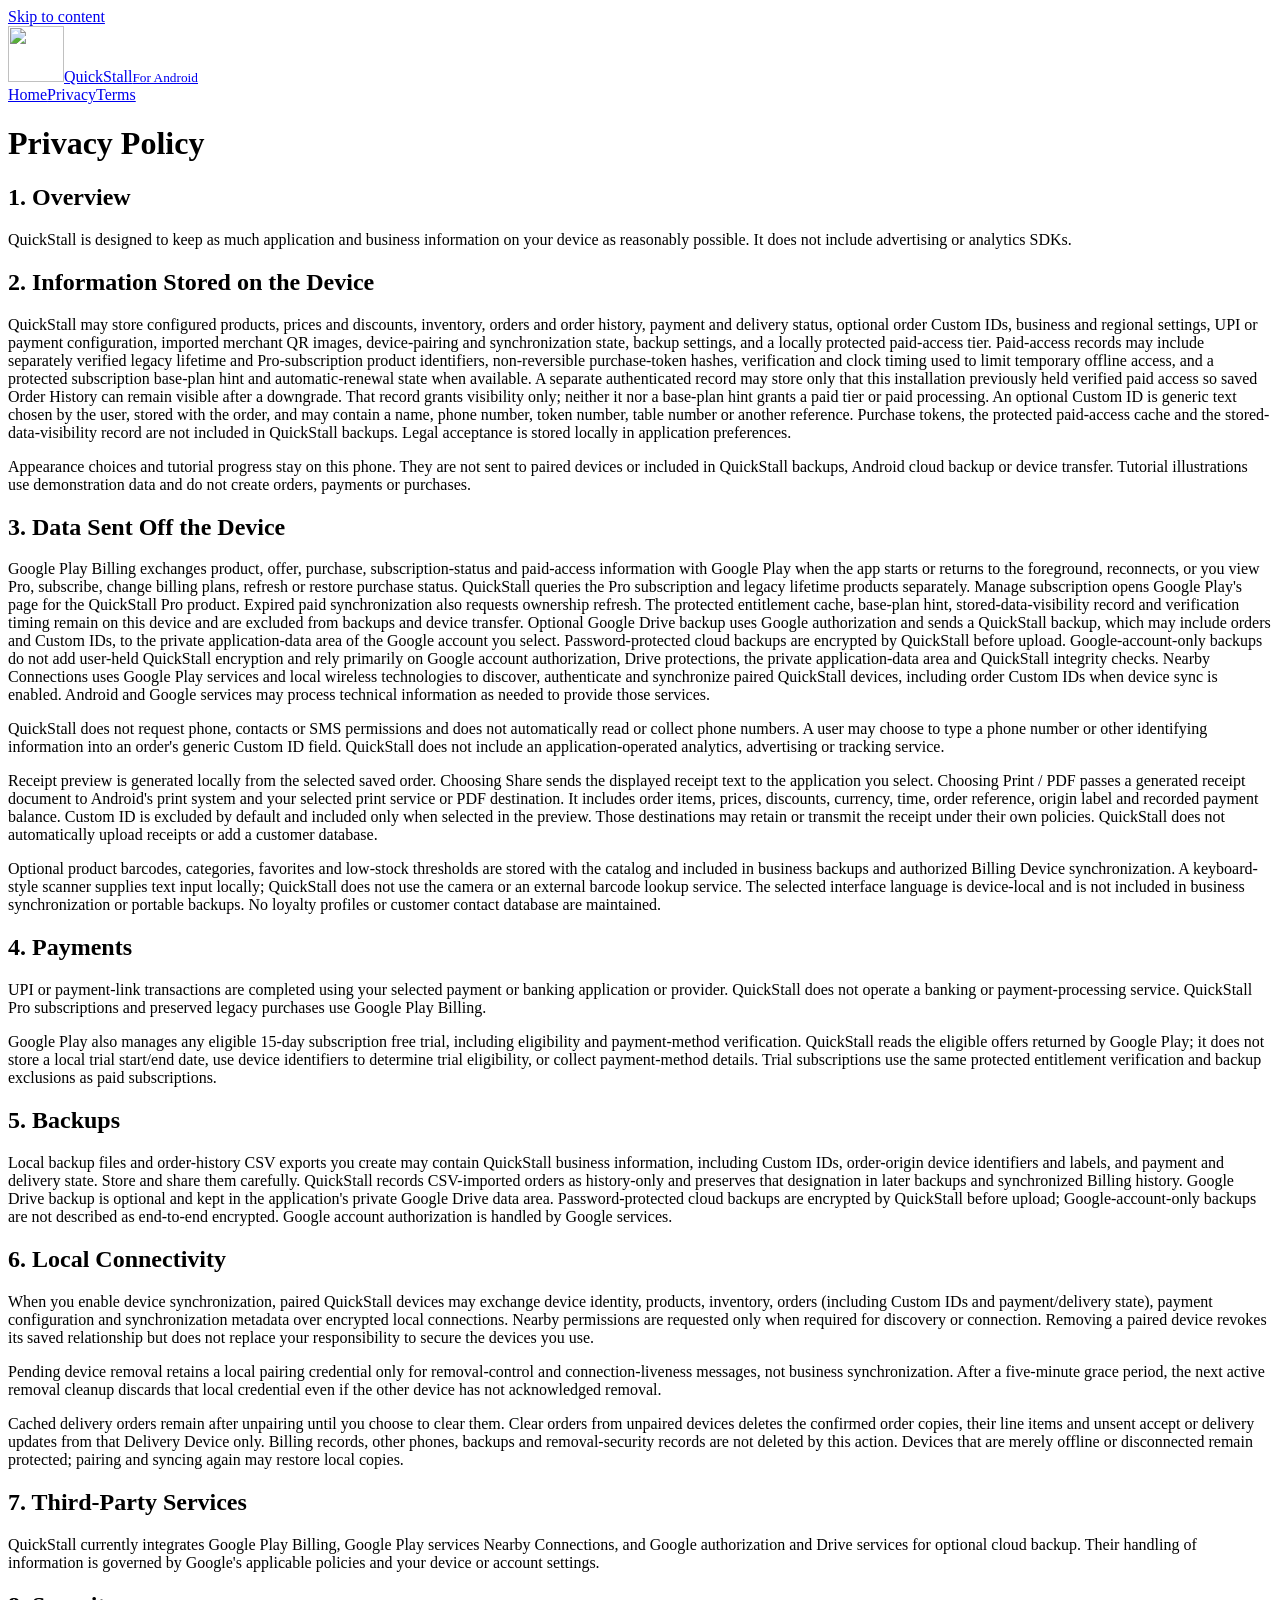
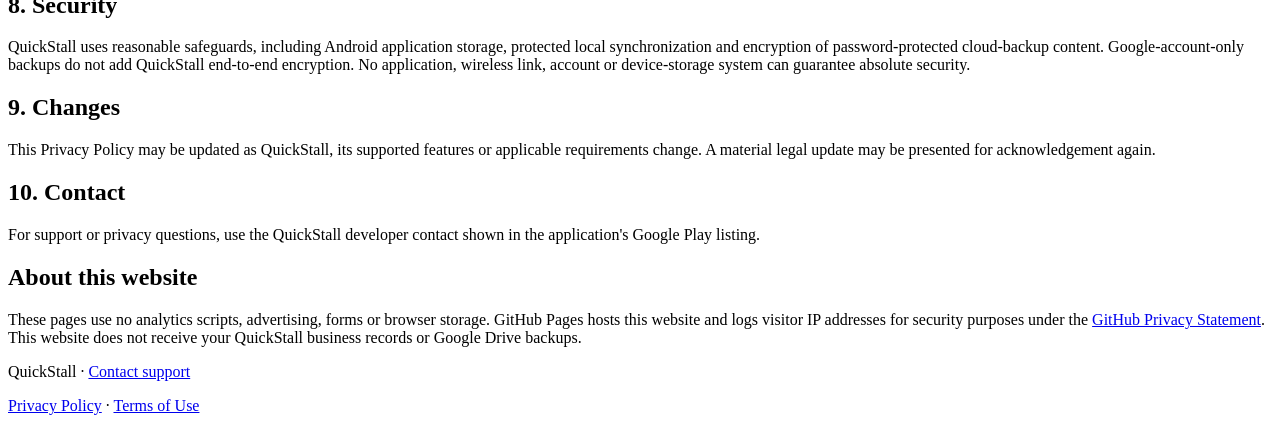
==== privacy.html @ 75d2ab52 "Update policies for receipts, catalog metadata and Play trials" ====
<!doctype html>
<html lang="en">
<head>
<meta charset="utf-8">
<meta name="viewport" content="width=device-width, initial-scale=1">
<title>Privacy Policy | QuickStall</title>
<meta name="description" content="Privacy Policy for the QuickStall Android application.">
<link rel="stylesheet" href="styles.css">
<link rel="icon" type="image/png" href="quickstall-icon.png">
<link rel="apple-touch-icon" href="quickstall-icon.png">
</head>
<body>
<a class="skip" href="#main">Skip to content</a>
<header><a class="brand" href="index.html"><img class="brand-icon" src="quickstall-icon.png" alt="" width="56" height="56"><span class="brand-name">QuickStall<small>For Android</small></span></a>
<nav aria-label="Main navigation"><a href="index.html">Home</a><a href="privacy.html" aria-current="page">Privacy</a><a href="terms.html">Terms</a></nav></header>
<main id="main"><h1>Privacy Policy</h1>
<h2>1. Overview</h2>
<p>QuickStall is designed to keep as much application and business information on your device as reasonably possible. It does not include advertising or analytics SDKs.</p>
<h2>2. Information Stored on the Device</h2>
<p>QuickStall may store configured products, prices and discounts, inventory, orders and order history, payment and delivery status, optional order Custom IDs, business and regional settings, UPI or payment configuration, imported merchant QR images, device-pairing and synchronization state, backup settings, and a locally protected paid-access tier. Paid-access records may include separately verified legacy lifetime and Pro-subscription product identifiers, non-reversible purchase-token hashes, verification and clock timing used to limit temporary offline access, and a protected subscription base-plan hint and automatic-renewal state when available. A separate authenticated record may store only that this installation previously held verified paid access so saved Order History can remain visible after a downgrade. That record grants visibility only; neither it nor a base-plan hint grants a paid tier or paid processing. An optional Custom ID is generic text chosen by the user, stored with the order, and may contain a name, phone number, token number, table number or another reference. Purchase tokens, the protected paid-access cache and the stored-data-visibility record are not included in QuickStall backups. Legal acceptance is stored locally in application preferences.</p>
<p>Appearance choices and tutorial progress stay on this phone. They are not sent to paired devices or included in QuickStall backups, Android cloud backup or device transfer. Tutorial illustrations use demonstration data and do not create orders, payments or purchases.</p>
<h2>3. Data Sent Off the Device</h2>
<p>Google Play Billing exchanges product, offer, purchase, subscription-status and paid-access information with Google Play when the app starts or returns to the foreground, reconnects, or you view Pro, subscribe, change billing plans, refresh or restore purchase status. QuickStall queries the Pro subscription and legacy lifetime products separately. Manage subscription opens Google Play's page for the QuickStall Pro product. Expired paid synchronization also requests ownership refresh. The protected entitlement cache, base-plan hint, stored-data-visibility record and verification timing remain on this device and are excluded from backups and device transfer. Optional Google Drive backup uses Google authorization and sends a QuickStall backup, which may include orders and Custom IDs, to the private application-data area of the Google account you select. Password-protected cloud backups are encrypted by QuickStall before upload. Google-account-only backups do not add user-held QuickStall encryption and rely primarily on Google account authorization, Drive protections, the private application-data area and QuickStall integrity checks. Nearby Connections uses Google Play services and local wireless technologies to discover, authenticate and synchronize paired QuickStall devices, including order Custom IDs when device sync is enabled. Android and Google services may process technical information as needed to provide those services.</p>
<p>QuickStall does not request phone, contacts or SMS permissions and does not automatically read or collect phone numbers. A user may choose to type a phone number or other identifying information into an order's generic Custom ID field. QuickStall does not include an application-operated analytics, advertising or tracking service.</p>
<p>Receipt preview is generated locally from the selected saved order. Choosing Share sends the displayed receipt text to the application you select. Choosing Print / PDF passes a generated receipt document to Android&#x27;s print system and your selected print service or PDF destination. It includes order items, prices, discounts, currency, time, order reference, origin label and recorded payment balance. Custom ID is excluded by default and included only when selected in the preview. Those destinations may retain or transmit the receipt under their own policies. QuickStall does not automatically upload receipts or add a customer database.</p>
<p>Optional product barcodes, categories, favorites and low-stock thresholds are stored with the catalog and included in business backups and authorized Billing Device synchronization. A keyboard-style scanner supplies text input locally; QuickStall does not use the camera or an external barcode lookup service. The selected interface language is device-local and is not included in business synchronization or portable backups. No loyalty profiles or customer contact database are maintained.</p>
<h2>4. Payments</h2>
<p>UPI or payment-link transactions are completed using your selected payment or banking application or provider. QuickStall does not operate a banking or payment-processing service. QuickStall Pro subscriptions and preserved legacy purchases use Google Play Billing.</p>
<p>Google Play also manages any eligible 15-day subscription free trial, including eligibility and payment-method verification. QuickStall reads the eligible offers returned by Google Play; it does not store a local trial start/end date, use device identifiers to determine trial eligibility, or collect payment-method details. Trial subscriptions use the same protected entitlement verification and backup exclusions as paid subscriptions.</p>
<h2>5. Backups</h2>
<p>Local backup files and order-history CSV exports you create may contain QuickStall business information, including Custom IDs, order-origin device identifiers and labels, and payment and delivery state. Store and share them carefully. QuickStall records CSV-imported orders as history-only and preserves that designation in later backups and synchronized Billing history. Google Drive backup is optional and kept in the application's private Google Drive data area. Password-protected cloud backups are encrypted by QuickStall before upload; Google-account-only backups are not described as end-to-end encrypted. Google account authorization is handled by Google services.</p>
<h2>6. Local Connectivity</h2>
<p>When you enable device synchronization, paired QuickStall devices may exchange device identity, products, inventory, orders (including Custom IDs and payment/delivery state), payment configuration and synchronization metadata over encrypted local connections. Nearby permissions are requested only when required for discovery or connection. Removing a paired device revokes its saved relationship but does not replace your responsibility to secure the devices you use.</p>
<p>Pending device removal retains a local pairing credential only for removal-control and connection-liveness messages, not business synchronization. After a five-minute grace period, the next active removal cleanup discards that local credential even if the other device has not acknowledged removal.</p>
<p>Cached delivery orders remain after unpairing until you choose to clear them. Clear orders from unpaired devices deletes the confirmed order copies, their line items and unsent accept or delivery updates from that Delivery Device only. Billing records, other phones, backups and removal-security records are not deleted by this action. Devices that are merely offline or disconnected remain protected; pairing and syncing again may restore local copies.</p>
<h2>7. Third-Party Services</h2>
<p>QuickStall currently integrates Google Play Billing, Google Play services Nearby Connections, and Google authorization and Drive services for optional cloud backup. Their handling of information is governed by Google's applicable policies and your device or account settings.</p>
<h2>8. Security</h2>
<p>QuickStall uses reasonable safeguards, including Android application storage, protected local synchronization and encryption of password-protected cloud-backup content. Google-account-only backups do not add QuickStall end-to-end encryption. No application, wireless link, account or device-storage system can guarantee absolute security.</p>
<h2>9. Changes</h2>
<p>This Privacy Policy may be updated as QuickStall, its supported features or applicable requirements change. A material legal update may be presented for acknowledgement again.</p>
<h2>10. Contact</h2>
<p>For support or privacy questions, use the QuickStall developer contact shown in the application's Google Play listing.</p>
<aside><h2>About this website</h2><p>These pages use no analytics scripts, advertising, forms or browser storage. GitHub Pages hosts this website and logs visitor IP addresses for security purposes under the <a href="https://docs.github.com/en/site-policy/privacy-policies/github-general-privacy-statement">GitHub Privacy Statement</a>. This website does not receive your QuickStall business records or Google Drive backups.</p></aside></main>
<footer><p>QuickStall · <a href="mailto:support.djapps@gmail.com">Contact support</a></p><p><a href="privacy.html">Privacy Policy</a> · <a href="terms.html">Terms of Use</a></p></footer>
</body>
</html>
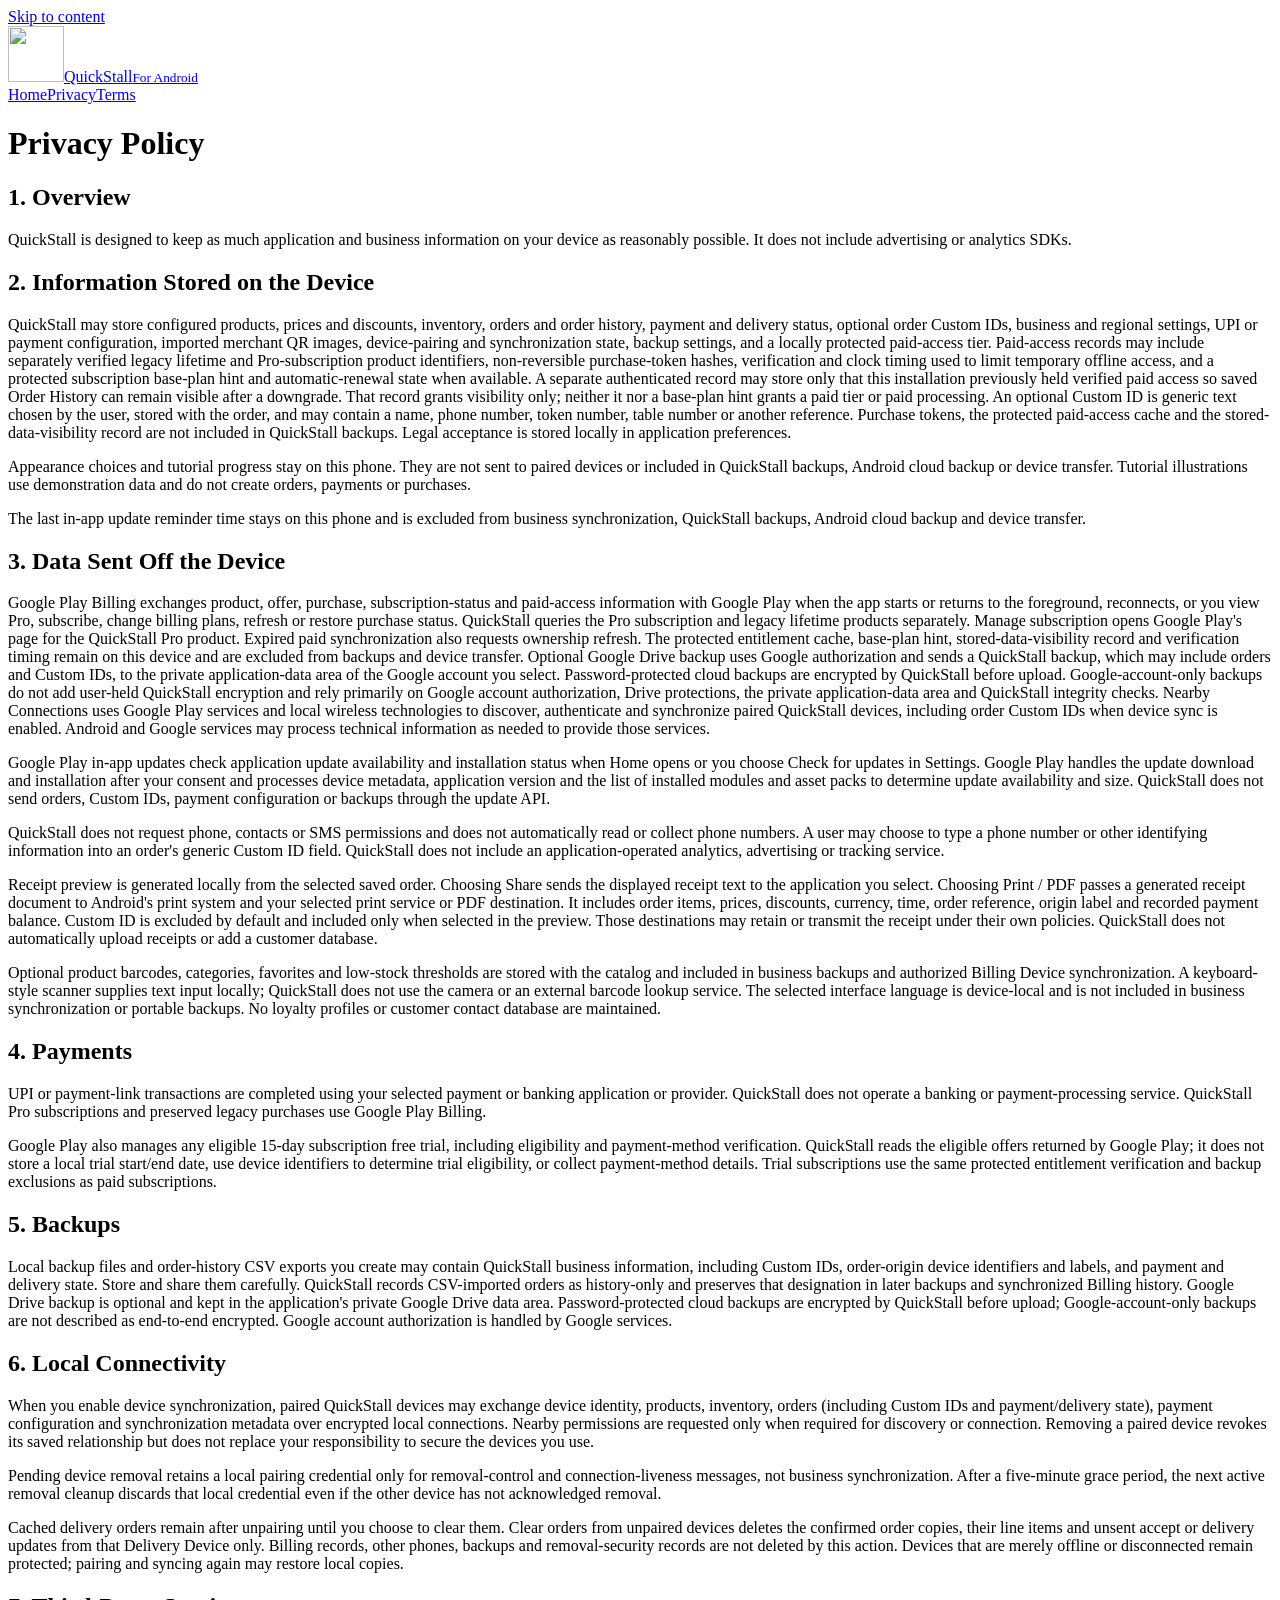
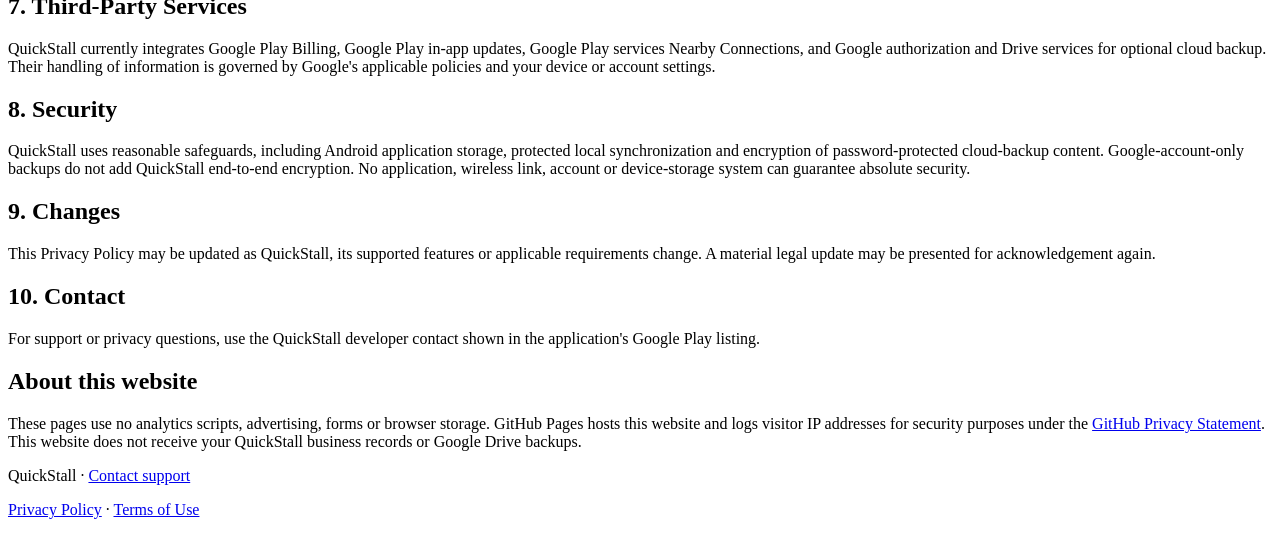
==== commit a15331b1: "Update public policies for optional Google Play updates" ====
--- a/privacy.html
+++ b/privacy.html
@@ -19,8 +19,10 @@
 <h2>2. Information Stored on the Device</h2>
 <p>QuickStall may store configured products, prices and discounts, inventory, orders and order history, payment and delivery status, optional order Custom IDs, business and regional settings, UPI or payment configuration, imported merchant QR images, device-pairing and synchronization state, backup settings, and a locally protected paid-access tier. Paid-access records may include separately verified legacy lifetime and Pro-subscription product identifiers, non-reversible purchase-token hashes, verification and clock timing used to limit temporary offline access, and a protected subscription base-plan hint and automatic-renewal state when available. A separate authenticated record may store only that this installation previously held verified paid access so saved Order History can remain visible after a downgrade. That record grants visibility only; neither it nor a base-plan hint grants a paid tier or paid processing. An optional Custom ID is generic text chosen by the user, stored with the order, and may contain a name, phone number, token number, table number or another reference. Purchase tokens, the protected paid-access cache and the stored-data-visibility record are not included in QuickStall backups. Legal acceptance is stored locally in application preferences.</p>
 <p>Appearance choices and tutorial progress stay on this phone. They are not sent to paired devices or included in QuickStall backups, Android cloud backup or device transfer. Tutorial illustrations use demonstration data and do not create orders, payments or purchases.</p>
+<p>The last in-app update reminder time stays on this phone and is excluded from business synchronization, QuickStall backups, Android cloud backup and device transfer.</p>
 <h2>3. Data Sent Off the Device</h2>
 <p>Google Play Billing exchanges product, offer, purchase, subscription-status and paid-access information with Google Play when the app starts or returns to the foreground, reconnects, or you view Pro, subscribe, change billing plans, refresh or restore purchase status. QuickStall queries the Pro subscription and legacy lifetime products separately. Manage subscription opens Google Play's page for the QuickStall Pro product. Expired paid synchronization also requests ownership refresh. The protected entitlement cache, base-plan hint, stored-data-visibility record and verification timing remain on this device and are excluded from backups and device transfer. Optional Google Drive backup uses Google authorization and sends a QuickStall backup, which may include orders and Custom IDs, to the private application-data area of the Google account you select. Password-protected cloud backups are encrypted by QuickStall before upload. Google-account-only backups do not add user-held QuickStall encryption and rely primarily on Google account authorization, Drive protections, the private application-data area and QuickStall integrity checks. Nearby Connections uses Google Play services and local wireless technologies to discover, authenticate and synchronize paired QuickStall devices, including order Custom IDs when device sync is enabled. Android and Google services may process technical information as needed to provide those services.</p>
+<p>Google Play in-app updates check application update availability and installation status when Home opens or you choose Check for updates in Settings. Google Play handles the update download and installation after your consent and processes device metadata, application version and the list of installed modules and asset packs to determine update availability and size. QuickStall does not send orders, Custom IDs, payment configuration or backups through the update API.</p>
 <p>QuickStall does not request phone, contacts or SMS permissions and does not automatically read or collect phone numbers. A user may choose to type a phone number or other identifying information into an order's generic Custom ID field. QuickStall does not include an application-operated analytics, advertising or tracking service.</p>
 <p>Receipt preview is generated locally from the selected saved order. Choosing Share sends the displayed receipt text to the application you select. Choosing Print / PDF passes a generated receipt document to Android&#x27;s print system and your selected print service or PDF destination. It includes order items, prices, discounts, currency, time, order reference, origin label and recorded payment balance. Custom ID is excluded by default and included only when selected in the preview. Those destinations may retain or transmit the receipt under their own policies. QuickStall does not automatically upload receipts or add a customer database.</p>
 <p>Optional product barcodes, categories, favorites and low-stock thresholds are stored with the catalog and included in business backups and authorized Billing Device synchronization. A keyboard-style scanner supplies text input locally; QuickStall does not use the camera or an external barcode lookup service. The selected interface language is device-local and is not included in business synchronization or portable backups. No loyalty profiles or customer contact database are maintained.</p>
@@ -34,7 +36,7 @@
 <p>Pending device removal retains a local pairing credential only for removal-control and connection-liveness messages, not business synchronization. After a five-minute grace period, the next active removal cleanup discards that local credential even if the other device has not acknowledged removal.</p>
 <p>Cached delivery orders remain after unpairing until you choose to clear them. Clear orders from unpaired devices deletes the confirmed order copies, their line items and unsent accept or delivery updates from that Delivery Device only. Billing records, other phones, backups and removal-security records are not deleted by this action. Devices that are merely offline or disconnected remain protected; pairing and syncing again may restore local copies.</p>
 <h2>7. Third-Party Services</h2>
-<p>QuickStall currently integrates Google Play Billing, Google Play services Nearby Connections, and Google authorization and Drive services for optional cloud backup. Their handling of information is governed by Google's applicable policies and your device or account settings.</p>
+<p>QuickStall currently integrates Google Play Billing, Google Play in-app updates, Google Play services Nearby Connections, and Google authorization and Drive services for optional cloud backup. Their handling of information is governed by Google's applicable policies and your device or account settings.</p>
 <h2>8. Security</h2>
 <p>QuickStall uses reasonable safeguards, including Android application storage, protected local synchronization and encryption of password-protected cloud-backup content. Google-account-only backups do not add QuickStall end-to-end encryption. No application, wireless link, account or device-storage system can guarantee absolute security.</p>
 <h2>9. Changes</h2>
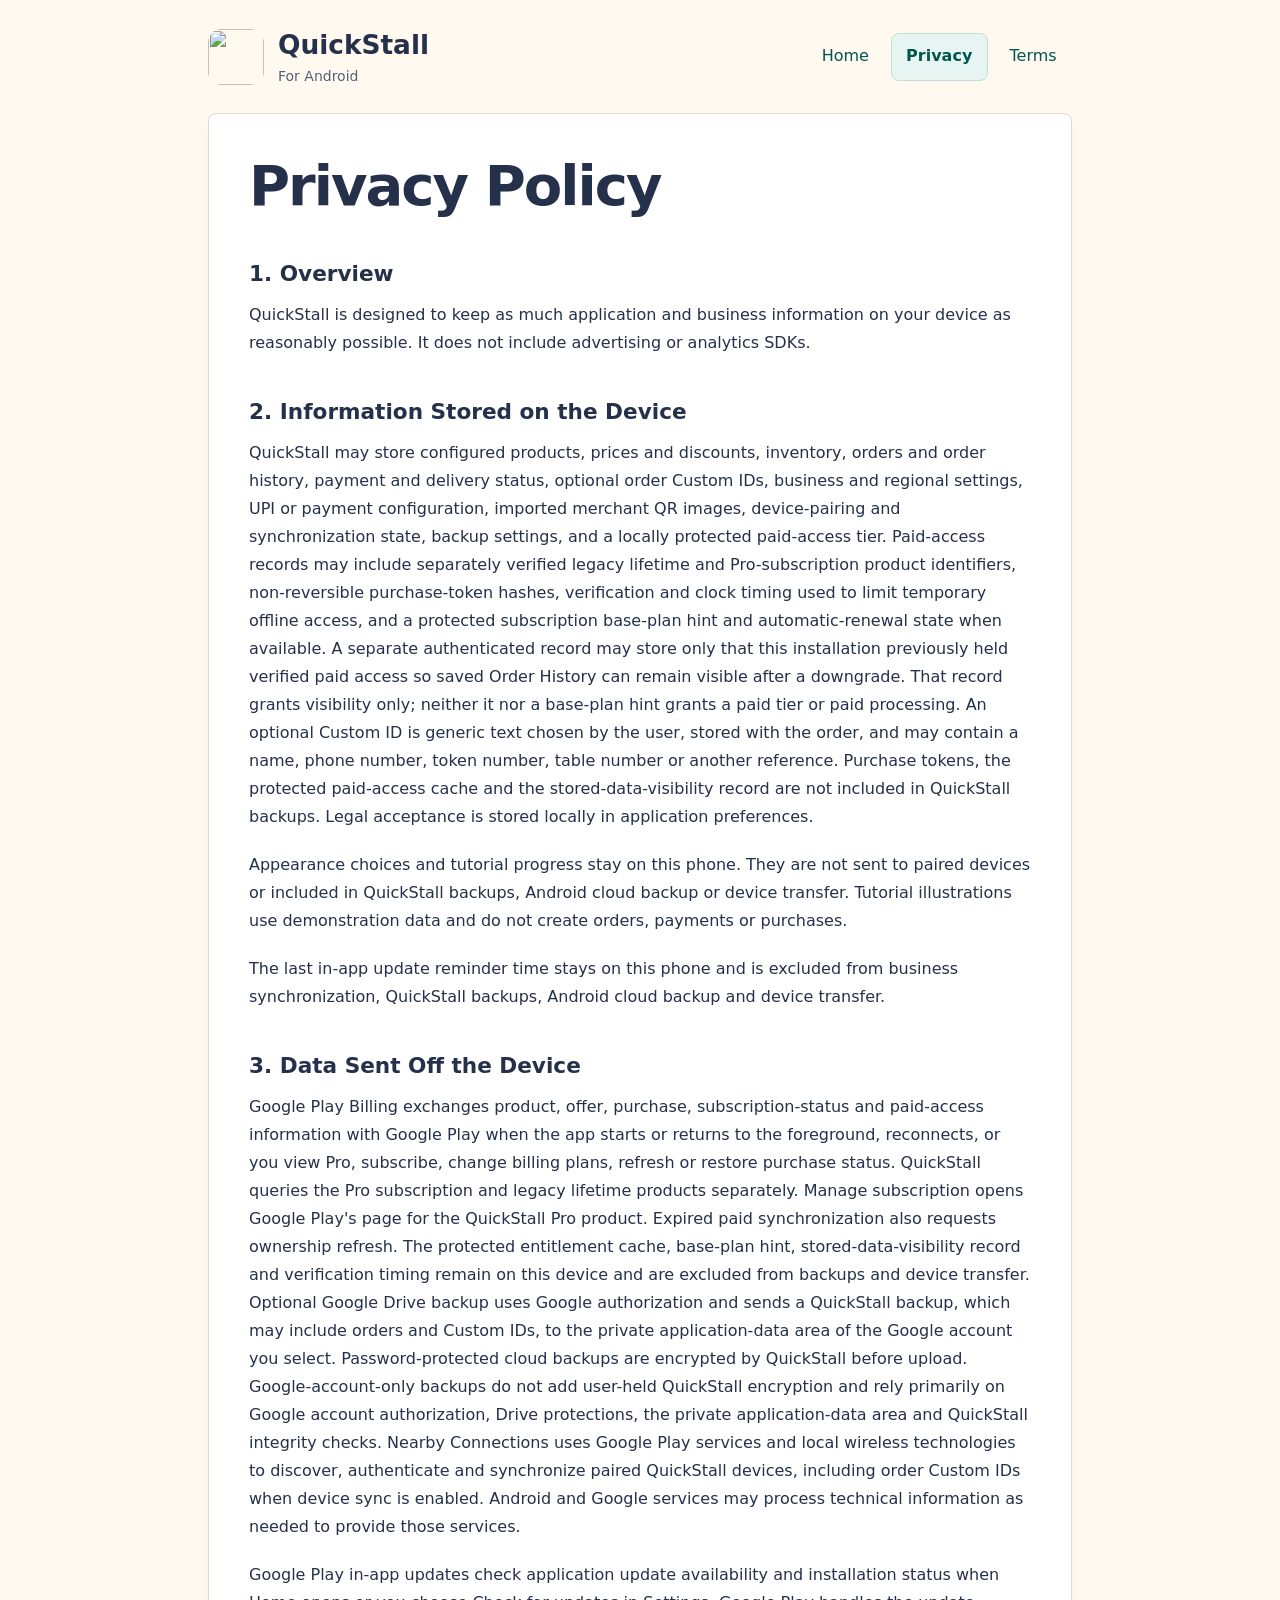
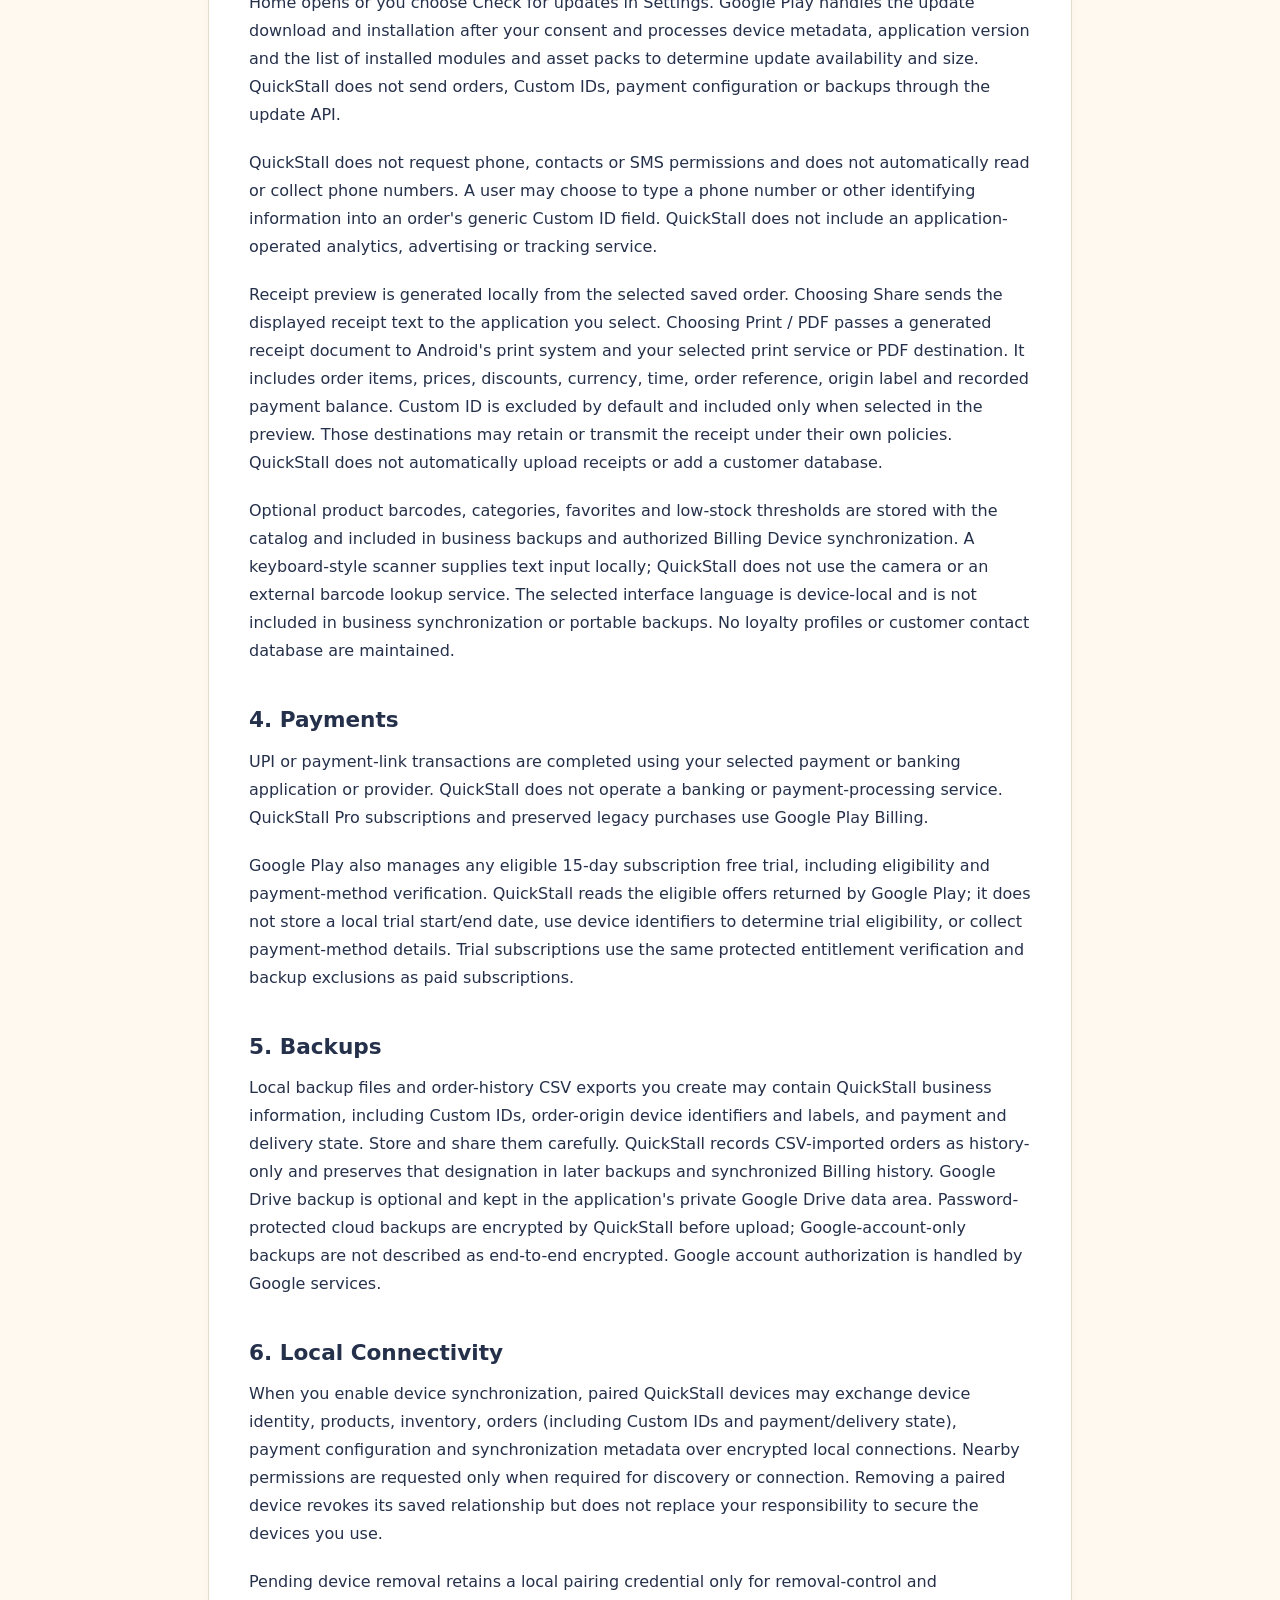
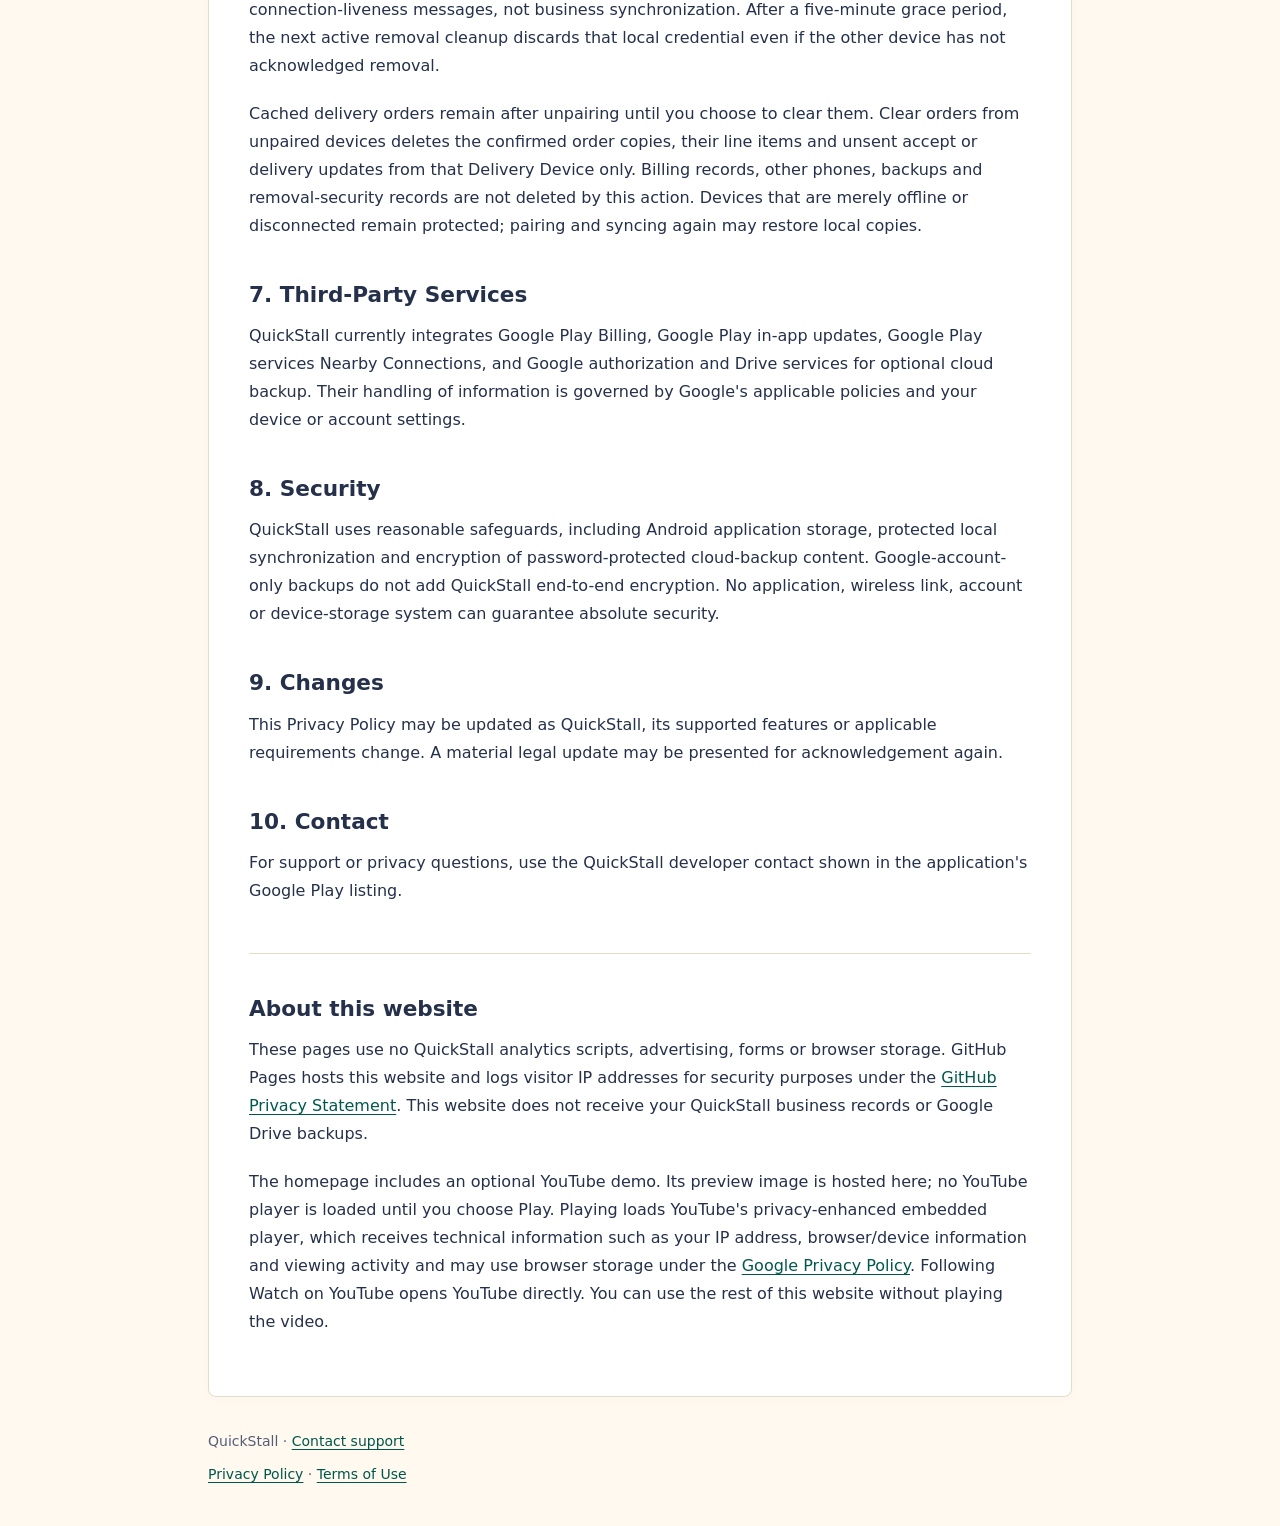
==== commit 1016ae7b: "Show QuickStall screenshots, demo and Free/Pro plans" ====
--- a/privacy.html
+++ b/privacy.html
@@ -43,7 +43,7 @@
 <p>This Privacy Policy may be updated as QuickStall, its supported features or applicable requirements change. A material legal update may be presented for acknowledgement again.</p>
 <h2>10. Contact</h2>
 <p>For support or privacy questions, use the QuickStall developer contact shown in the application's Google Play listing.</p>
-<aside><h2>About this website</h2><p>These pages use no analytics scripts, advertising, forms or browser storage. GitHub Pages hosts this website and logs visitor IP addresses for security purposes under the <a href="https://docs.github.com/en/site-policy/privacy-policies/github-general-privacy-statement">GitHub Privacy Statement</a>. This website does not receive your QuickStall business records or Google Drive backups.</p></aside></main>
+<aside><h2>About this website</h2><p>These pages use no QuickStall analytics scripts, advertising, forms or browser storage. GitHub Pages hosts this website and logs visitor IP addresses for security purposes under the <a href="https://docs.github.com/en/site-policy/privacy-policies/github-general-privacy-statement">GitHub Privacy Statement</a>. This website does not receive your QuickStall business records or Google Drive backups.</p><p>The homepage includes an optional YouTube demo. Its preview image is hosted here; no YouTube player is loaded until you choose Play. Playing loads YouTube's privacy-enhanced embedded player, which receives technical information such as your IP address, browser/device information and viewing activity and may use browser storage under the <a href="https://policies.google.com/privacy">Google Privacy Policy</a>. Following Watch on YouTube opens YouTube directly. You can use the rest of this website without playing the video.</p></aside></main>
 <footer><p>QuickStall · <a href="mailto:support.djapps@gmail.com">Contact support</a></p><p><a href="privacy.html">Privacy Policy</a> · <a href="terms.html">Terms of Use</a></p></footer>
 </body>
 </html>
--- a/styles.css
+++ b/styles.css
@@ -0,0 +1,77 @@
+:root {
+  color-scheme: light;
+  --background: #fff9f0;
+  --surface: #fff;
+  --surface-variant: #f7f3ea;
+  --ink: #25304a;
+  --muted: #565e76;
+  --outline: #e5ddcb;
+  --orange: #e45a20;
+  --orange-pressed: #c94a18;
+  --teal: #00574b;
+  --teal-surface: #e7f5f2;
+  --radius: .5rem;
+}
+* { box-sizing: border-box; }
+html { scroll-behavior: smooth; }
+body { margin: 0; background: var(--background) url("app-orbit.svg") no-repeat right bottom; background-size: 27rem auto; color: var(--ink); font: 1rem/1.75 ui-rounded, "Segoe UI", system-ui, sans-serif; }
+a { color: var(--teal); text-underline-offset: .2em; overflow-wrap: anywhere; }
+a:hover { color: var(--orange-pressed); }
+a:focus-visible, button:focus-visible { outline: 3px solid var(--teal); outline-offset: 5px; }
+[hidden] { display: none !important; }
+header, main, footer { width: min(100% - 2.5rem, 54rem); margin-inline: auto; }
+header { padding: 1.75rem 0; display: flex; align-items: center; justify-content: space-between; gap: 1.5rem; flex-wrap: wrap; }
+.brand { display: inline-flex; align-items: center; gap: .875rem; color: var(--ink); font-size: 1.65rem; font-weight: 800; text-decoration: none; line-height: 1.3; }
+.brand-icon { display: block; width: 3.5rem; height: 3.5rem; flex: none; border-radius: .85rem; }
+.brand-name { display: block; }
+.brand small { display: block; color: var(--muted); font-size: .875rem; font-weight: 400; margin-top: .3rem; }
+nav { display: flex; gap: .4rem; flex-wrap: wrap; }
+nav a { min-height: 3rem; padding: .5rem .9rem; border: 1px solid transparent; border-radius: var(--radius); text-decoration: none; }
+nav a:hover { background: var(--surface-variant); }
+nav [aria-current="page"] { background: var(--teal-surface); border-color: #bfded6; color: var(--teal); font-weight: 700; }
+main { padding: clamp(1.25rem, 4vw, 2.5rem); background: var(--surface); border: 1px solid var(--outline); border-radius: var(--radius); box-shadow: 0 3px 12px #25304a06; }
+main:has(> section) { padding: 0; border: 0; background: transparent; box-shadow: none; display: grid; gap: 1.25rem; }
+section { padding: clamp(1.25rem, 4vw, 2.5rem); border: 1px solid var(--outline); background: var(--surface); border-radius: var(--radius); box-shadow: 0 3px 12px #25304a06; }
+section h2:first-child { margin-top: 0; }
+section p:last-child { margin-bottom: 0; }
+h1 { font-size: clamp(2.25rem, 7vw, 3.5rem); line-height: 1.15; letter-spacing: -.035em; margin: 0 0 1.5rem; }
+h2 { font-size: 1.35rem; line-height: 1.4; margin: 2.5rem 0 .75rem; }
+p { margin: 0 0 1.25rem; overflow-wrap: break-word; }
+.intro { border-top: 4px solid var(--orange); padding-block: 2.25rem; }
+.eyebrow { font-size: .875rem; font-weight: 700; color: var(--teal); }
+.lead { font-size: 1.3rem; line-height: 1.55; }
+.intro-actions { display: flex; align-items: center; flex-wrap: wrap; gap: 1rem 1.5rem; }
+.demo-link { padding-block: .65rem; font-weight: 600; }
+.section-heading { font-size: clamp(1.45rem, 3.5vw, 1.85rem); line-height: 1.3; margin: 0 0 1.5rem; letter-spacing: -.02em; }
+.screenshot-grid { display: grid; grid-template-columns: repeat(3, minmax(0, 1fr)); gap: 1.25rem; }
+figure { margin: 0; min-width: 0; }
+.screenshot-link { display: block; border-radius: .65rem; }
+.screenshot-link img { display: block; width: 100%; height: auto; border: 1px solid var(--outline); border-radius: .65rem; }
+h3 { margin: 1rem 0 .4rem; font-size: 1.1rem; line-height: 1.4; }
+figcaption p { color: var(--muted); font-size: .925rem; line-height: 1.6; }
+.note { color: var(--muted); font-size: .875rem; line-height: 1.65; margin-block: 1.25rem; }
+.video-preview { position: relative; aspect-ratio: 16 / 9; overflow: hidden; border-radius: var(--radius); background: #111827; }
+.video-preview img { display: block; width: 100%; height: 100%; object-fit: cover; }
+.video-preview iframe { display: block; width: 100%; height: 100%; border: 0; }
+.video-play { position: absolute; inset: 0; display: flex; flex-direction: column; align-items: center; justify-content: center; gap: .8rem; border: 0; background: #11182770; color: #fff; font: 700 1.1rem/1.4 "Segoe UI", system-ui, sans-serif; cursor: pointer; text-shadow: 0 1px 3px #000; padding: 1rem; }
+.video-play:hover { background: #11182790; }
+.video-play:focus-visible { outline: 4px solid #fff; outline-offset: -8px; }
+.play-symbol { display: grid; place-items: center; width: 3.75rem; height: 3.75rem; padding-left: .2rem; background: var(--orange-pressed); border: 2px solid #fff; border-radius: 50%; font-size: 1.3rem; }
+.plan-grid { display: grid; grid-template-columns: repeat(2, minmax(0, 1fr)); gap: 1.25rem; }
+.plan-card { padding: 1.5rem; border: 1px solid var(--outline); border-radius: var(--radius); background: var(--surface-variant); }
+.plan-card h3 { margin-top: 0; font-size: 1.25rem; }
+.plan-card p { color: var(--muted); line-height: 1.5; }
+.plan-card ul { padding-left: 1.2rem; margin-bottom: 0; }
+.plan-card li { margin-block: .6rem; line-height: 1.6; }
+.plan-pro { background: var(--teal-surface); border-color: #bfded6; border-top: 3px solid var(--teal); }
+.button { display: inline-block; min-height: 3rem; background: var(--orange-pressed); color: #fff; padding: .7rem 1.25rem; border-radius: var(--radius); border: 1px solid #b74112; box-shadow: 0 3px 0 #96360f; text-decoration: none; font-weight: 700; }
+.button:hover { background: #b74112; color: #fff; }
+.button:active { transform: translateY(2px); box-shadow: 0 1px 0 #96360f; }
+aside { border-top: 1px solid var(--outline); margin-top: 3rem; }
+footer { padding: 2rem 0; color: var(--muted); font-size: .875rem; }
+footer p { margin-bottom: .5rem; }
+.skip { position: absolute; left: 1rem; top: -8rem; background: var(--surface); padding: .75rem; z-index: 2; }
+.skip:focus { top: 1rem; }
+@media (max-width: 30rem) { header, main, footer { width: calc(100% - 2rem); } header { gap: 1rem; } nav { width: 100%; } nav a { flex: 1; text-align: center; } }
+@media (max-width: 40rem) { .screenshot-grid, .plan-grid { grid-template-columns: 1fr; } .screenshot-link { max-width: 19rem; margin-inline: auto; } figcaption { max-width: 24rem; margin-inline: auto; } .screenshot-grid { gap: 1.75rem; } }
+@media (prefers-reduced-motion: reduce) { html { scroll-behavior: auto; } }
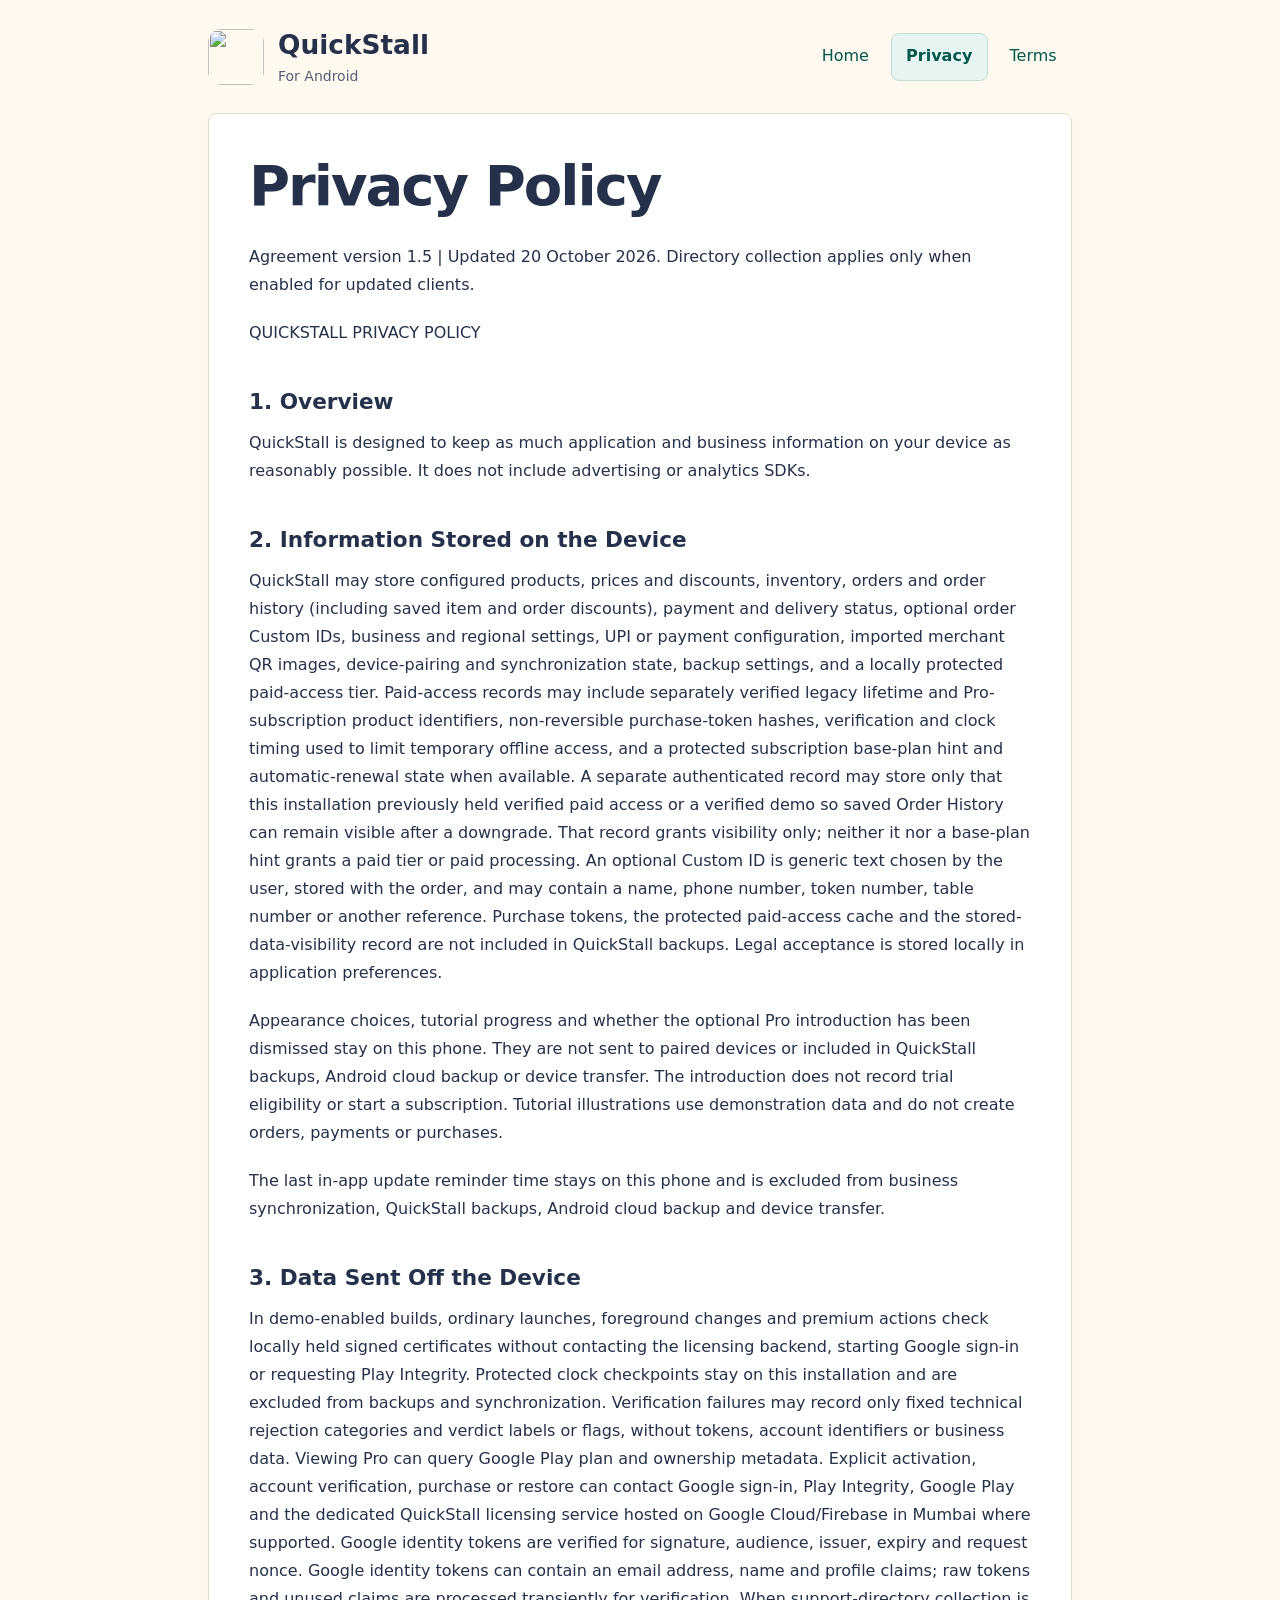
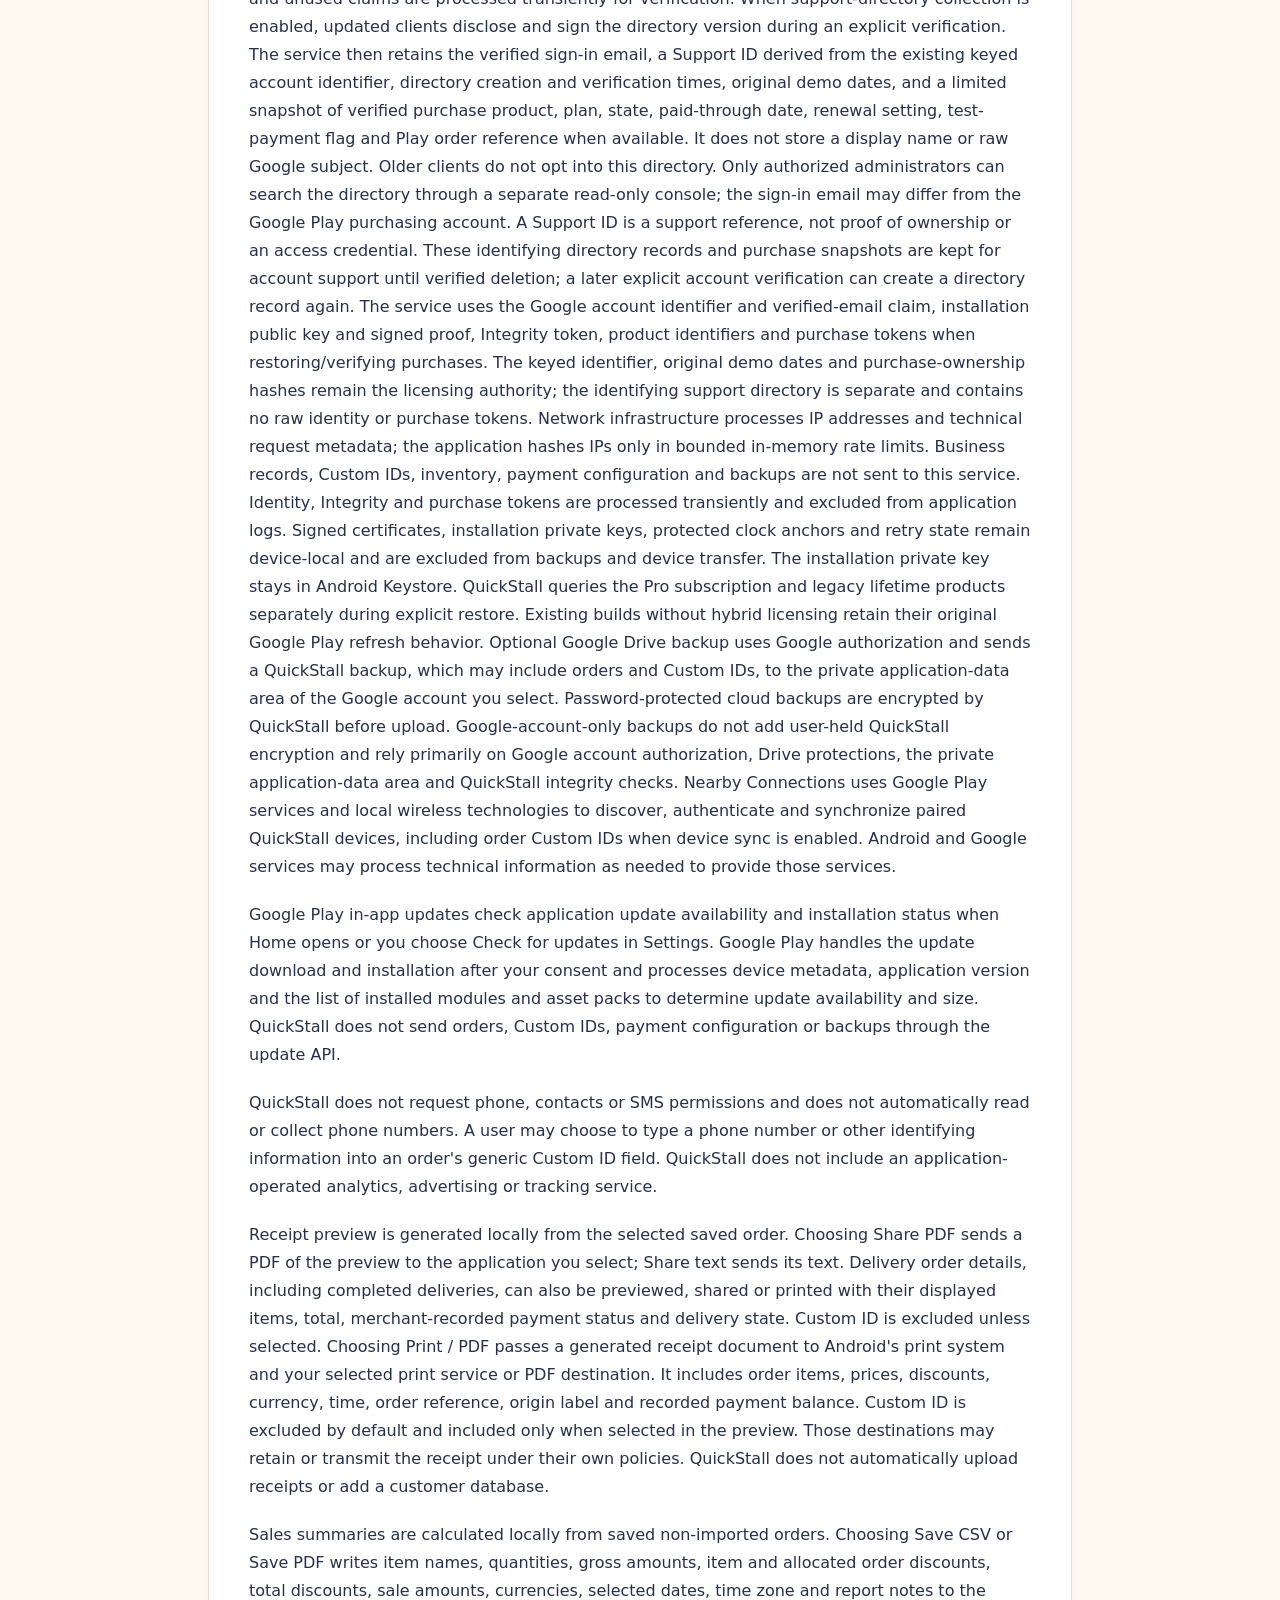
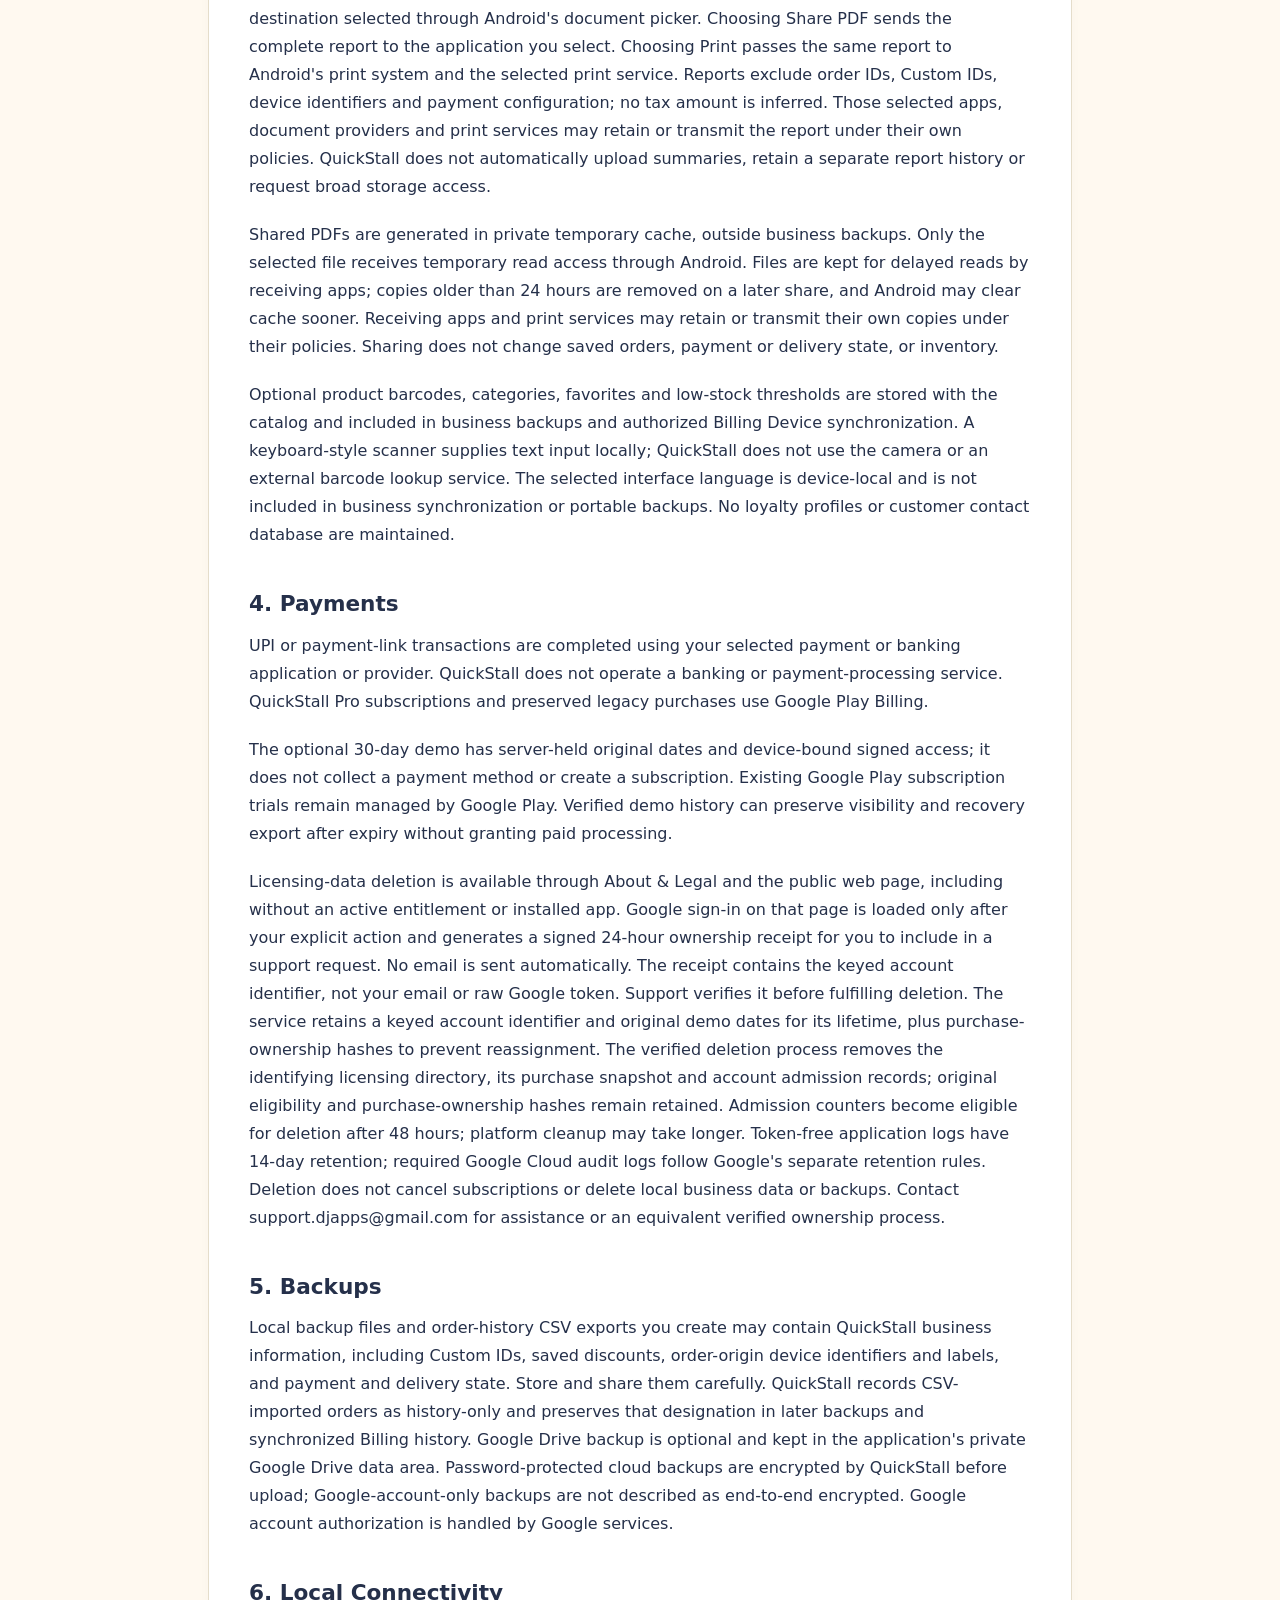
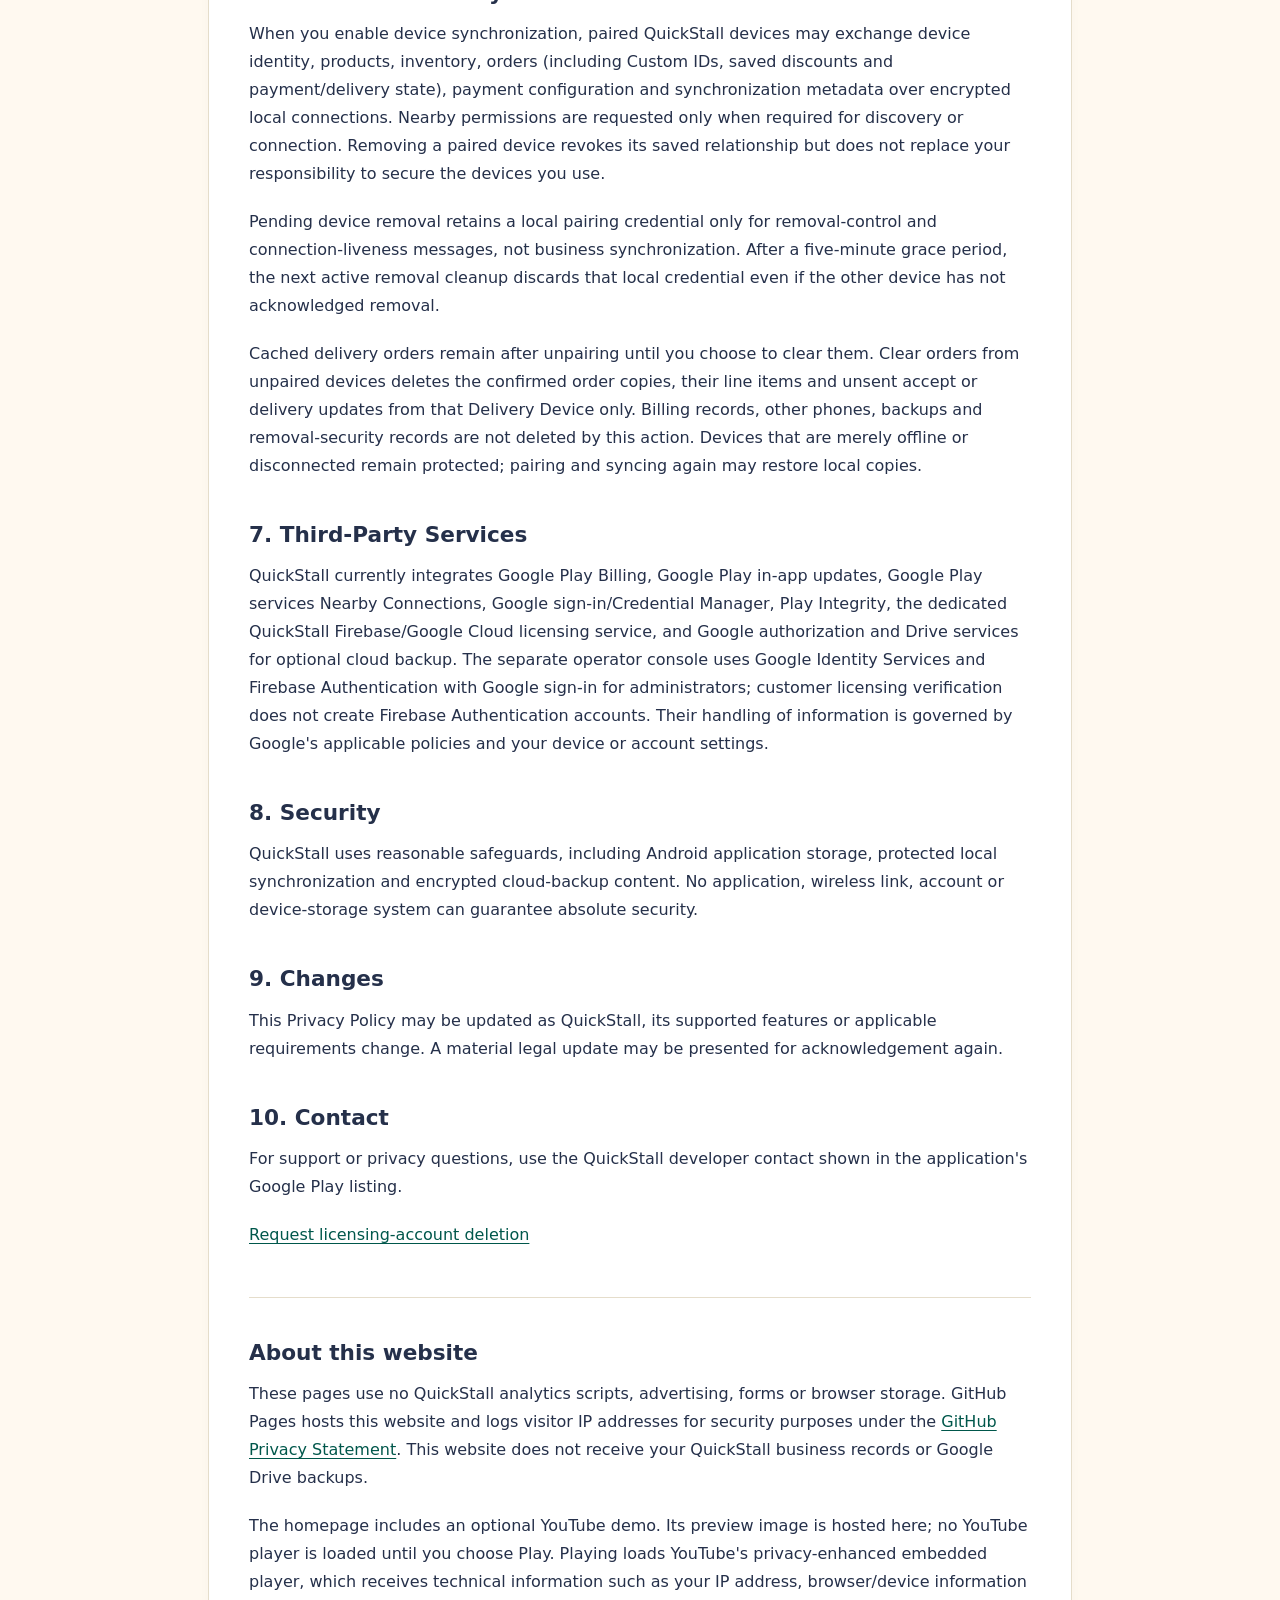
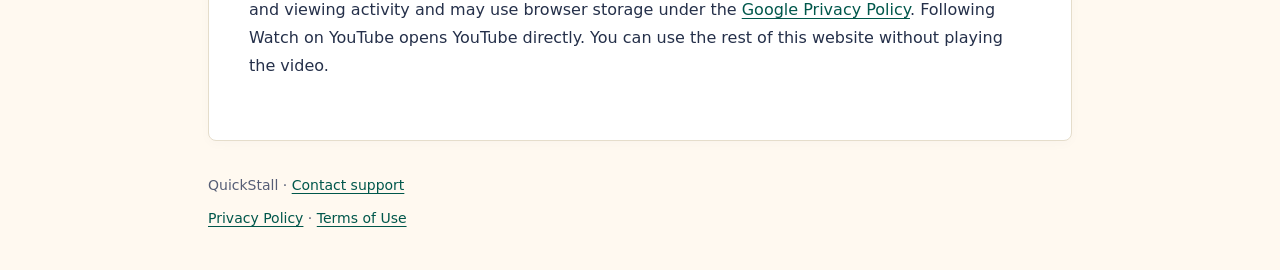
==== commit 78cb05a9: "Publish licensing agreement 1.5 and current demo access disclosures" ====
--- a/privacy.html
+++ b/privacy.html
@@ -14,35 +14,41 @@
 <header><a class="brand" href="index.html"><img class="brand-icon" src="quickstall-icon.png" alt="" width="56" height="56"><span class="brand-name">QuickStall<small>For Android</small></span></a>
 <nav aria-label="Main navigation"><a href="index.html">Home</a><a href="privacy.html" aria-current="page">Privacy</a><a href="terms.html">Terms</a></nav></header>
 <main id="main"><h1>Privacy Policy</h1>
+<p>Agreement version 1.5 | Updated 20 October 2026. Directory collection applies only when enabled for updated clients.</p>
+<p>QUICKSTALL PRIVACY POLICY</p>
 <h2>1. Overview</h2>
 <p>QuickStall is designed to keep as much application and business information on your device as reasonably possible. It does not include advertising or analytics SDKs.</p>
 <h2>2. Information Stored on the Device</h2>
-<p>QuickStall may store configured products, prices and discounts, inventory, orders and order history, payment and delivery status, optional order Custom IDs, business and regional settings, UPI or payment configuration, imported merchant QR images, device-pairing and synchronization state, backup settings, and a locally protected paid-access tier. Paid-access records may include separately verified legacy lifetime and Pro-subscription product identifiers, non-reversible purchase-token hashes, verification and clock timing used to limit temporary offline access, and a protected subscription base-plan hint and automatic-renewal state when available. A separate authenticated record may store only that this installation previously held verified paid access so saved Order History can remain visible after a downgrade. That record grants visibility only; neither it nor a base-plan hint grants a paid tier or paid processing. An optional Custom ID is generic text chosen by the user, stored with the order, and may contain a name, phone number, token number, table number or another reference. Purchase tokens, the protected paid-access cache and the stored-data-visibility record are not included in QuickStall backups. Legal acceptance is stored locally in application preferences.</p>
-<p>Appearance choices and tutorial progress stay on this phone. They are not sent to paired devices or included in QuickStall backups, Android cloud backup or device transfer. Tutorial illustrations use demonstration data and do not create orders, payments or purchases.</p>
+<p>QuickStall may store configured products, prices and discounts, inventory, orders and order history (including saved item and order discounts), payment and delivery status, optional order Custom IDs, business and regional settings, UPI or payment configuration, imported merchant QR images, device-pairing and synchronization state, backup settings, and a locally protected paid-access tier. Paid-access records may include separately verified legacy lifetime and Pro-subscription product identifiers, non-reversible purchase-token hashes, verification and clock timing used to limit temporary offline access, and a protected subscription base-plan hint and automatic-renewal state when available. A separate authenticated record may store only that this installation previously held verified paid access or a verified demo so saved Order History can remain visible after a downgrade. That record grants visibility only; neither it nor a base-plan hint grants a paid tier or paid processing. An optional Custom ID is generic text chosen by the user, stored with the order, and may contain a name, phone number, token number, table number or another reference. Purchase tokens, the protected paid-access cache and the stored-data-visibility record are not included in QuickStall backups. Legal acceptance is stored locally in application preferences.</p>
+<p>Appearance choices, tutorial progress and whether the optional Pro introduction has been dismissed stay on this phone. They are not sent to paired devices or included in QuickStall backups, Android cloud backup or device transfer. The introduction does not record trial eligibility or start a subscription. Tutorial illustrations use demonstration data and do not create orders, payments or purchases.</p>
 <p>The last in-app update reminder time stays on this phone and is excluded from business synchronization, QuickStall backups, Android cloud backup and device transfer.</p>
 <h2>3. Data Sent Off the Device</h2>
-<p>Google Play Billing exchanges product, offer, purchase, subscription-status and paid-access information with Google Play when the app starts or returns to the foreground, reconnects, or you view Pro, subscribe, change billing plans, refresh or restore purchase status. QuickStall queries the Pro subscription and legacy lifetime products separately. Manage subscription opens Google Play's page for the QuickStall Pro product. Expired paid synchronization also requests ownership refresh. The protected entitlement cache, base-plan hint, stored-data-visibility record and verification timing remain on this device and are excluded from backups and device transfer. Optional Google Drive backup uses Google authorization and sends a QuickStall backup, which may include orders and Custom IDs, to the private application-data area of the Google account you select. Password-protected cloud backups are encrypted by QuickStall before upload. Google-account-only backups do not add user-held QuickStall encryption and rely primarily on Google account authorization, Drive protections, the private application-data area and QuickStall integrity checks. Nearby Connections uses Google Play services and local wireless technologies to discover, authenticate and synchronize paired QuickStall devices, including order Custom IDs when device sync is enabled. Android and Google services may process technical information as needed to provide those services.</p>
+<p>In demo-enabled builds, ordinary launches, foreground changes and premium actions check locally held signed certificates without contacting the licensing backend, starting Google sign-in or requesting Play Integrity. Protected clock checkpoints stay on this installation and are excluded from backups and synchronization. Verification failures may record only fixed technical rejection categories and verdict labels or flags, without tokens, account identifiers or business data. Viewing Pro can query Google Play plan and ownership metadata. Explicit activation, account verification, purchase or restore can contact Google sign-in, Play Integrity, Google Play and the dedicated QuickStall licensing service hosted on Google Cloud/Firebase in Mumbai where supported. Google identity tokens are verified for signature, audience, issuer, expiry and request nonce. Google identity tokens can contain an email address, name and profile claims; raw tokens and unused claims are processed transiently for verification. When support-directory collection is enabled, updated clients disclose and sign the directory version during an explicit verification. The service then retains the verified sign-in email, a Support ID derived from the existing keyed account identifier, directory creation and verification times, original demo dates, and a limited snapshot of verified purchase product, plan, state, paid-through date, renewal setting, test-payment flag and Play order reference when available. It does not store a display name or raw Google subject. Older clients do not opt into this directory. Only authorized administrators can search the directory through a separate read-only console; the sign-in email may differ from the Google Play purchasing account. A Support ID is a support reference, not proof of ownership or an access credential. These identifying directory records and purchase snapshots are kept for account support until verified deletion; a later explicit account verification can create a directory record again. The service uses the Google account identifier and verified-email claim, installation public key and signed proof, Integrity token, product identifiers and purchase tokens when restoring/verifying purchases. The keyed identifier, original demo dates and purchase-ownership hashes remain the licensing authority; the identifying support directory is separate and contains no raw identity or purchase tokens. Network infrastructure processes IP addresses and technical request metadata; the application hashes IPs only in bounded in-memory rate limits. Business records, Custom IDs, inventory, payment configuration and backups are not sent to this service. Identity, Integrity and purchase tokens are processed transiently and excluded from application logs. Signed certificates, installation private keys, protected clock anchors and retry state remain device-local and are excluded from backups and device transfer. The installation private key stays in Android Keystore. QuickStall queries the Pro subscription and legacy lifetime products separately during explicit restore. Existing builds without hybrid licensing retain their original Google Play refresh behavior. Optional Google Drive backup uses Google authorization and sends a QuickStall backup, which may include orders and Custom IDs, to the private application-data area of the Google account you select. Password-protected cloud backups are encrypted by QuickStall before upload. Google-account-only backups do not add user-held QuickStall encryption and rely primarily on Google account authorization, Drive protections, the private application-data area and QuickStall integrity checks. Nearby Connections uses Google Play services and local wireless technologies to discover, authenticate and synchronize paired QuickStall devices, including order Custom IDs when device sync is enabled. Android and Google services may process technical information as needed to provide those services.</p>
 <p>Google Play in-app updates check application update availability and installation status when Home opens or you choose Check for updates in Settings. Google Play handles the update download and installation after your consent and processes device metadata, application version and the list of installed modules and asset packs to determine update availability and size. QuickStall does not send orders, Custom IDs, payment configuration or backups through the update API.</p>
-<p>QuickStall does not request phone, contacts or SMS permissions and does not automatically read or collect phone numbers. A user may choose to type a phone number or other identifying information into an order's generic Custom ID field. QuickStall does not include an application-operated analytics, advertising or tracking service.</p>
-<p>Receipt preview is generated locally from the selected saved order. Choosing Share sends the displayed receipt text to the application you select. Choosing Print / PDF passes a generated receipt document to Android&#x27;s print system and your selected print service or PDF destination. It includes order items, prices, discounts, currency, time, order reference, origin label and recorded payment balance. Custom ID is excluded by default and included only when selected in the preview. Those destinations may retain or transmit the receipt under their own policies. QuickStall does not automatically upload receipts or add a customer database.</p>
+<p>QuickStall does not request phone, contacts or SMS permissions and does not automatically read or collect phone numbers. A user may choose to type a phone number or other identifying information into an order&#x27;s generic Custom ID field. QuickStall does not include an application-operated analytics, advertising or tracking service.</p>
+<p>Receipt preview is generated locally from the selected saved order. Choosing Share PDF sends a PDF of the preview to the application you select; Share text sends its text. Delivery order details, including completed deliveries, can also be previewed, shared or printed with their displayed items, total, merchant-recorded payment status and delivery state. Custom ID is excluded unless selected. Choosing Print / PDF passes a generated receipt document to Android&#x27;s print system and your selected print service or PDF destination. It includes order items, prices, discounts, currency, time, order reference, origin label and recorded payment balance. Custom ID is excluded by default and included only when selected in the preview. Those destinations may retain or transmit the receipt under their own policies. QuickStall does not automatically upload receipts or add a customer database.</p>
+<p>Sales summaries are calculated locally from saved non-imported orders. Choosing Save CSV or Save PDF writes item names, quantities, gross amounts, item and allocated order discounts, total discounts, sale amounts, currencies, selected dates, time zone and report notes to the destination selected through Android&#x27;s document picker. Choosing Share PDF sends the complete report to the application you select. Choosing Print passes the same report to Android&#x27;s print system and the selected print service. Reports exclude order IDs, Custom IDs, device identifiers and payment configuration; no tax amount is inferred. Those selected apps, document providers and print services may retain or transmit the report under their own policies. QuickStall does not automatically upload summaries, retain a separate report history or request broad storage access.</p>
+<p>Shared PDFs are generated in private temporary cache, outside business backups. Only the selected file receives temporary read access through Android. Files are kept for delayed reads by receiving apps; copies older than 24 hours are removed on a later share, and Android may clear cache sooner. Receiving apps and print services may retain or transmit their own copies under their policies. Sharing does not change saved orders, payment or delivery state, or inventory.</p>
 <p>Optional product barcodes, categories, favorites and low-stock thresholds are stored with the catalog and included in business backups and authorized Billing Device synchronization. A keyboard-style scanner supplies text input locally; QuickStall does not use the camera or an external barcode lookup service. The selected interface language is device-local and is not included in business synchronization or portable backups. No loyalty profiles or customer contact database are maintained.</p>
 <h2>4. Payments</h2>
 <p>UPI or payment-link transactions are completed using your selected payment or banking application or provider. QuickStall does not operate a banking or payment-processing service. QuickStall Pro subscriptions and preserved legacy purchases use Google Play Billing.</p>
-<p>Google Play also manages any eligible 15-day subscription free trial, including eligibility and payment-method verification. QuickStall reads the eligible offers returned by Google Play; it does not store a local trial start/end date, use device identifiers to determine trial eligibility, or collect payment-method details. Trial subscriptions use the same protected entitlement verification and backup exclusions as paid subscriptions.</p>
+<p>The optional 30-day demo has server-held original dates and device-bound signed access; it does not collect a payment method or create a subscription. Existing Google Play subscription trials remain managed by Google Play. Verified demo history can preserve visibility and recovery export after expiry without granting paid processing.</p>
+<p>Licensing-data deletion is available through About &amp; Legal and the public web page, including without an active entitlement or installed app. Google sign-in on that page is loaded only after your explicit action and generates a signed 24-hour ownership receipt for you to include in a support request. No email is sent automatically. The receipt contains the keyed account identifier, not your email or raw Google token. Support verifies it before fulfilling deletion. The service retains a keyed account identifier and original demo dates for its lifetime, plus purchase-ownership hashes to prevent reassignment. The verified deletion process removes the identifying licensing directory, its purchase snapshot and account admission records; original eligibility and purchase-ownership hashes remain retained. Admission counters become eligible for deletion after 48 hours; platform cleanup may take longer. Token-free application logs have 14-day retention; required Google Cloud audit logs follow Google&#x27;s separate retention rules. Deletion does not cancel subscriptions or delete local business data or backups. Contact support.djapps@gmail.com for assistance or an equivalent verified ownership process.</p>
 <h2>5. Backups</h2>
-<p>Local backup files and order-history CSV exports you create may contain QuickStall business information, including Custom IDs, order-origin device identifiers and labels, and payment and delivery state. Store and share them carefully. QuickStall records CSV-imported orders as history-only and preserves that designation in later backups and synchronized Billing history. Google Drive backup is optional and kept in the application's private Google Drive data area. Password-protected cloud backups are encrypted by QuickStall before upload; Google-account-only backups are not described as end-to-end encrypted. Google account authorization is handled by Google services.</p>
+<p>Local backup files and order-history CSV exports you create may contain QuickStall business information, including Custom IDs, saved discounts, order-origin device identifiers and labels, and payment and delivery state. Store and share them carefully. QuickStall records CSV-imported orders as history-only and preserves that designation in later backups and synchronized Billing history. Google Drive backup is optional and kept in the application&#x27;s private Google Drive data area. Password-protected cloud backups are encrypted by QuickStall before upload; Google-account-only backups are not described as end-to-end encrypted. Google account authorization is handled by Google services.</p>
 <h2>6. Local Connectivity</h2>
-<p>When you enable device synchronization, paired QuickStall devices may exchange device identity, products, inventory, orders (including Custom IDs and payment/delivery state), payment configuration and synchronization metadata over encrypted local connections. Nearby permissions are requested only when required for discovery or connection. Removing a paired device revokes its saved relationship but does not replace your responsibility to secure the devices you use.</p>
+<p>When you enable device synchronization, paired QuickStall devices may exchange device identity, products, inventory, orders (including Custom IDs, saved discounts and payment/delivery state), payment configuration and synchronization metadata over encrypted local connections. Nearby permissions are requested only when required for discovery or connection. Removing a paired device revokes its saved relationship but does not replace your responsibility to secure the devices you use.</p>
 <p>Pending device removal retains a local pairing credential only for removal-control and connection-liveness messages, not business synchronization. After a five-minute grace period, the next active removal cleanup discards that local credential even if the other device has not acknowledged removal.</p>
 <p>Cached delivery orders remain after unpairing until you choose to clear them. Clear orders from unpaired devices deletes the confirmed order copies, their line items and unsent accept or delivery updates from that Delivery Device only. Billing records, other phones, backups and removal-security records are not deleted by this action. Devices that are merely offline or disconnected remain protected; pairing and syncing again may restore local copies.</p>
 <h2>7. Third-Party Services</h2>
-<p>QuickStall currently integrates Google Play Billing, Google Play in-app updates, Google Play services Nearby Connections, and Google authorization and Drive services for optional cloud backup. Their handling of information is governed by Google's applicable policies and your device or account settings.</p>
+<p>QuickStall currently integrates Google Play Billing, Google Play in-app updates, Google Play services Nearby Connections, Google sign-in/Credential Manager, Play Integrity, the dedicated QuickStall Firebase/Google Cloud licensing service, and Google authorization and Drive services for optional cloud backup. The separate operator console uses Google Identity Services and Firebase Authentication with Google sign-in for administrators; customer licensing verification does not create Firebase Authentication accounts. Their handling of information is governed by Google&#x27;s applicable policies and your device or account settings.</p>
 <h2>8. Security</h2>
-<p>QuickStall uses reasonable safeguards, including Android application storage, protected local synchronization and encryption of password-protected cloud-backup content. Google-account-only backups do not add QuickStall end-to-end encryption. No application, wireless link, account or device-storage system can guarantee absolute security.</p>
+<p>QuickStall uses reasonable safeguards, including Android application storage, protected local synchronization and encrypted cloud-backup content. No application, wireless link, account or device-storage system can guarantee absolute security.</p>
 <h2>9. Changes</h2>
 <p>This Privacy Policy may be updated as QuickStall, its supported features or applicable requirements change. A material legal update may be presented for acknowledgement again.</p>
 <h2>10. Contact</h2>
-<p>For support or privacy questions, use the QuickStall developer contact shown in the application's Google Play listing.</p>
+<p>For support or privacy questions, use the QuickStall developer contact shown in the application&#x27;s Google Play listing.</p>
+<p><a href="https://asia-south1-quickstall-licensing.cloudfunctions.net/license/privacy">Request licensing-account deletion</a></p>
 <aside><h2>About this website</h2><p>These pages use no QuickStall analytics scripts, advertising, forms or browser storage. GitHub Pages hosts this website and logs visitor IP addresses for security purposes under the <a href="https://docs.github.com/en/site-policy/privacy-policies/github-general-privacy-statement">GitHub Privacy Statement</a>. This website does not receive your QuickStall business records or Google Drive backups.</p><p>The homepage includes an optional YouTube demo. Its preview image is hosted here; no YouTube player is loaded until you choose Play. Playing loads YouTube's privacy-enhanced embedded player, which receives technical information such as your IP address, browser/device information and viewing activity and may use browser storage under the <a href="https://policies.google.com/privacy">Google Privacy Policy</a>. Following Watch on YouTube opens YouTube directly. You can use the rest of this website without playing the video.</p></aside></main>
 <footer><p>QuickStall · <a href="mailto:support.djapps@gmail.com">Contact support</a></p><p><a href="privacy.html">Privacy Policy</a> · <a href="terms.html">Terms of Use</a></p></footer>
 </body>
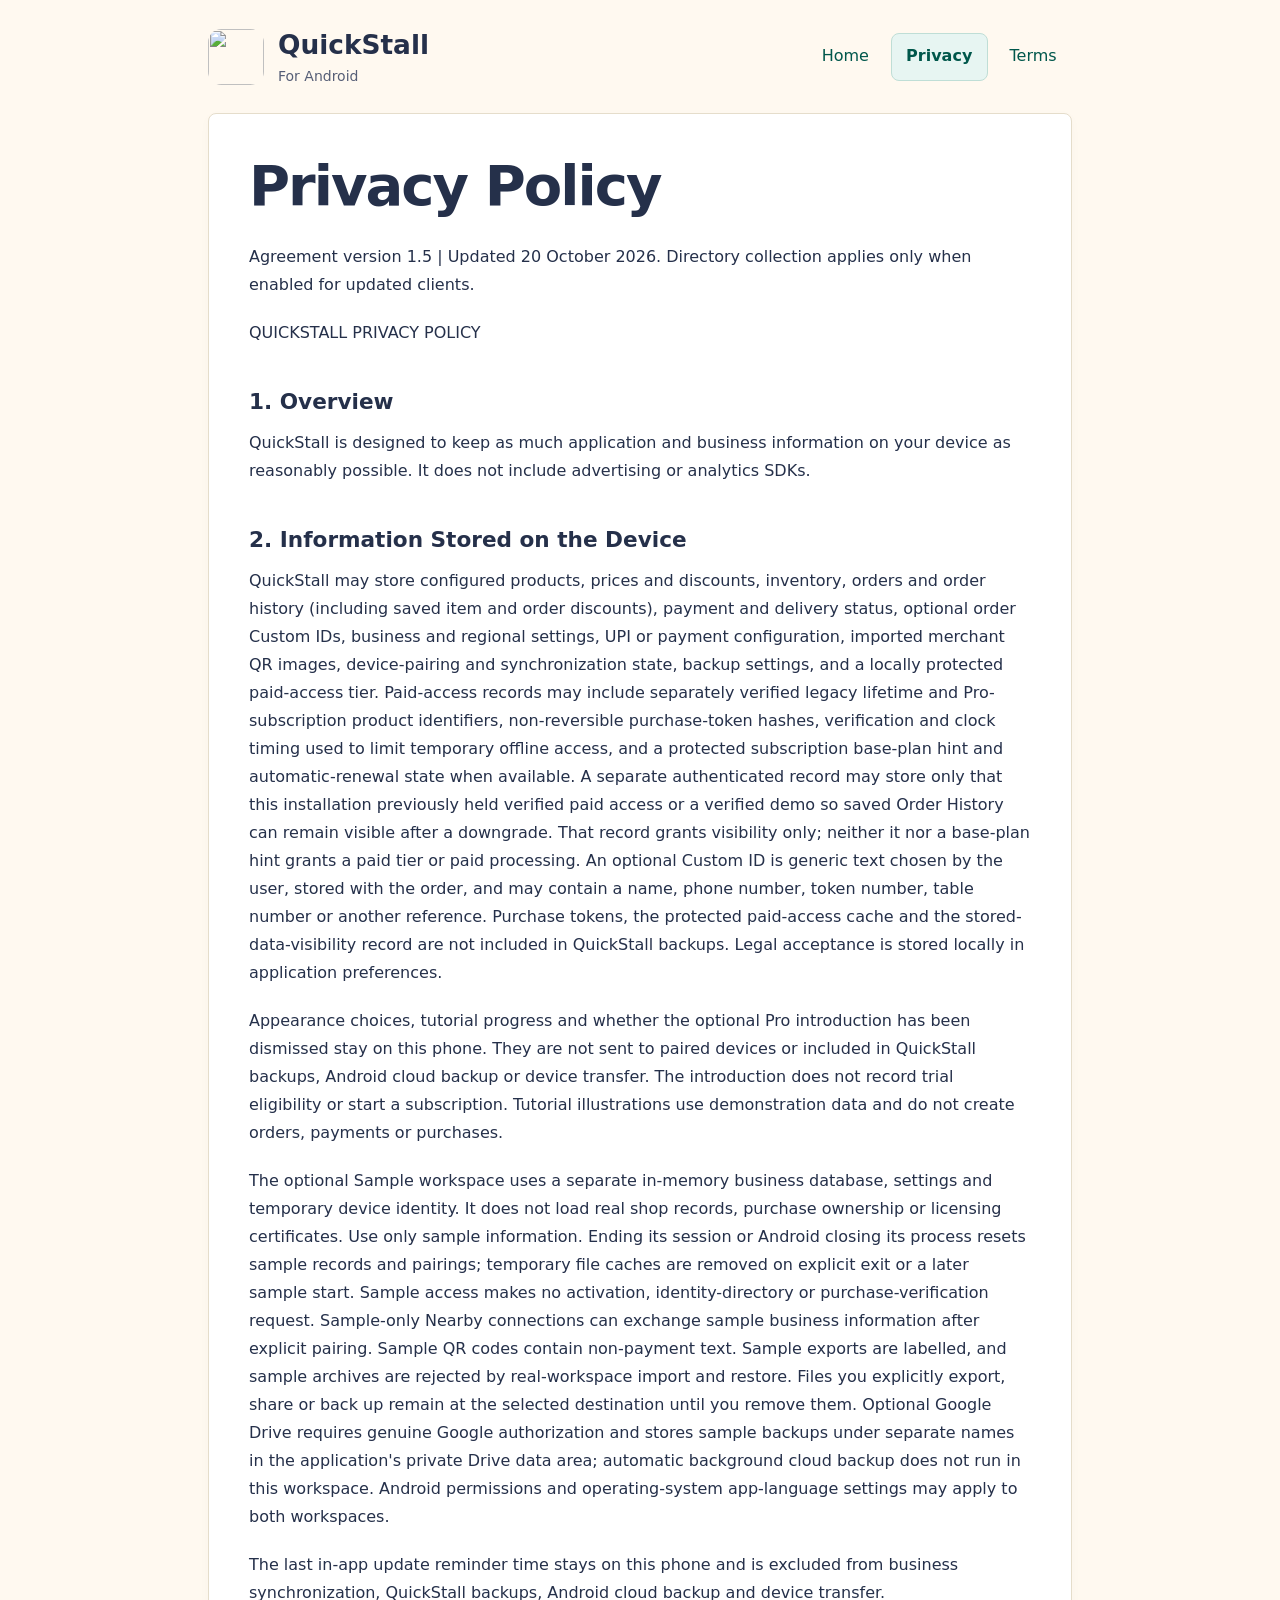
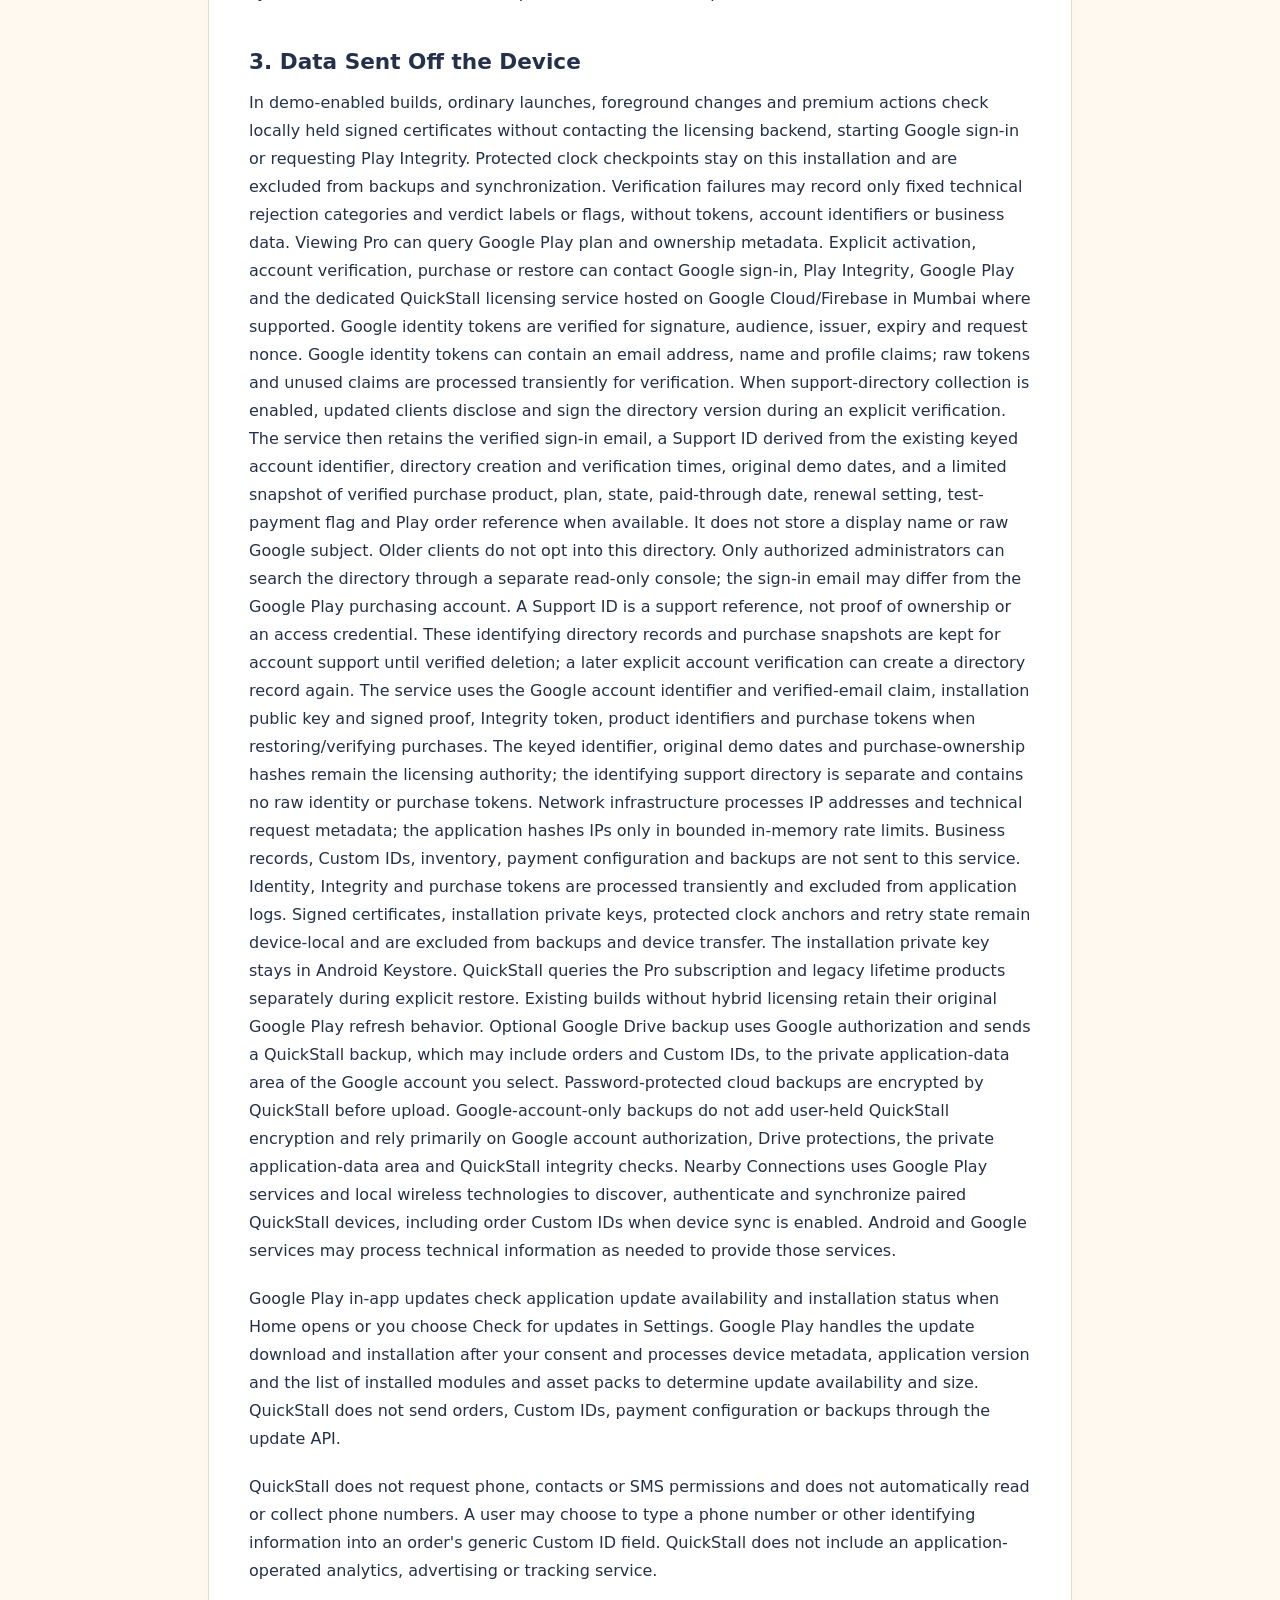
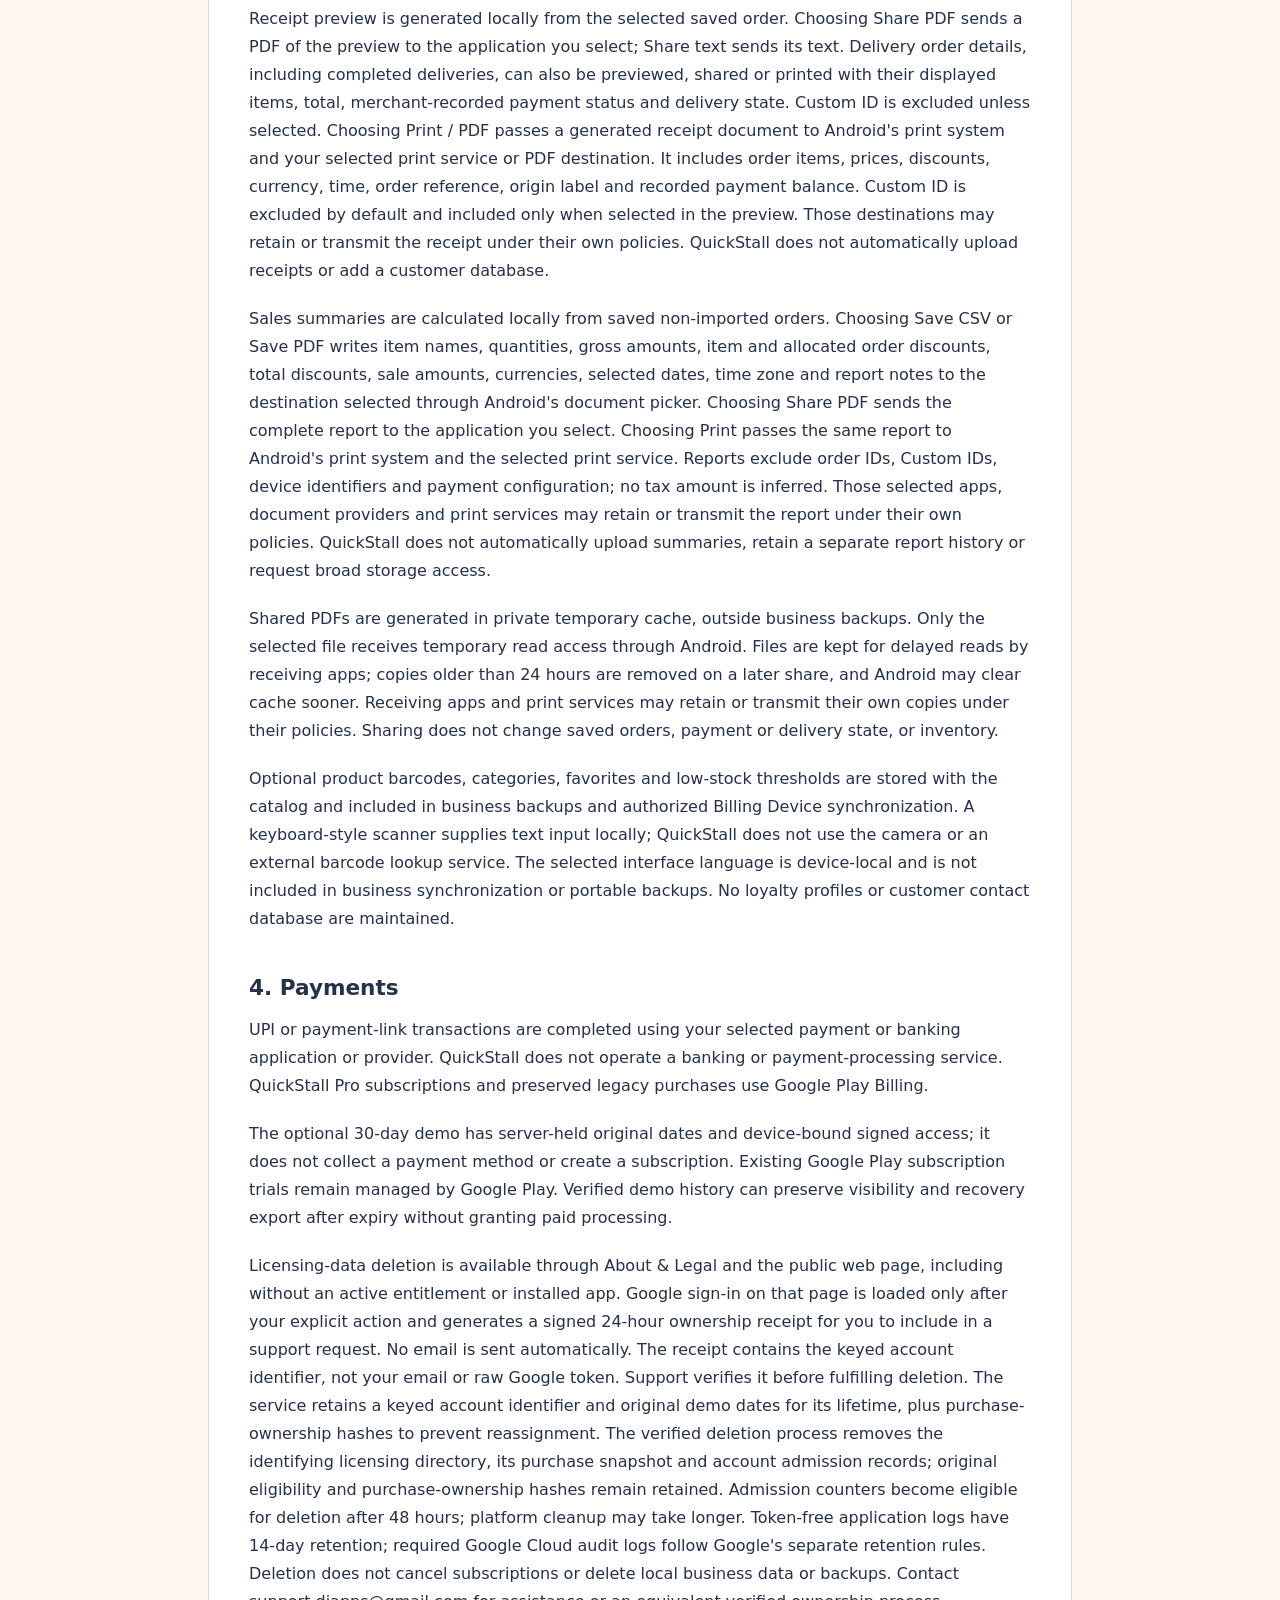
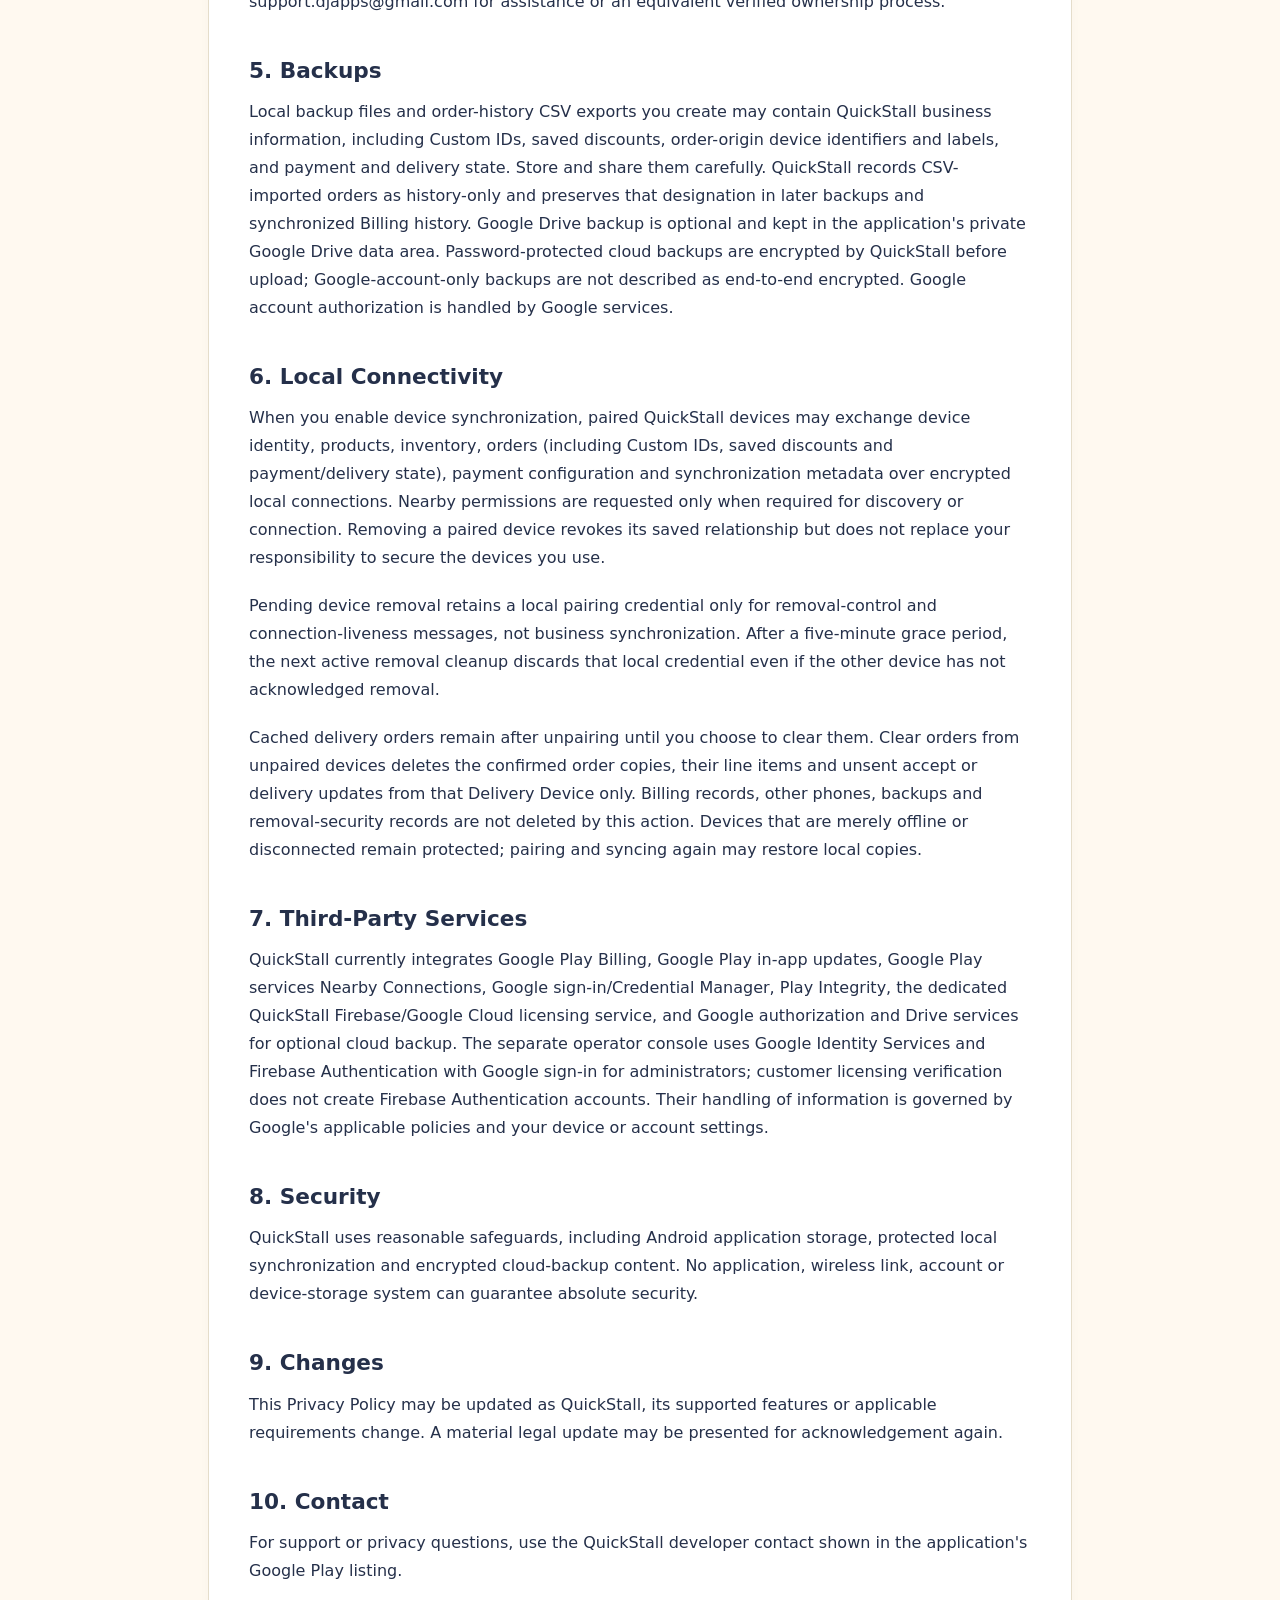
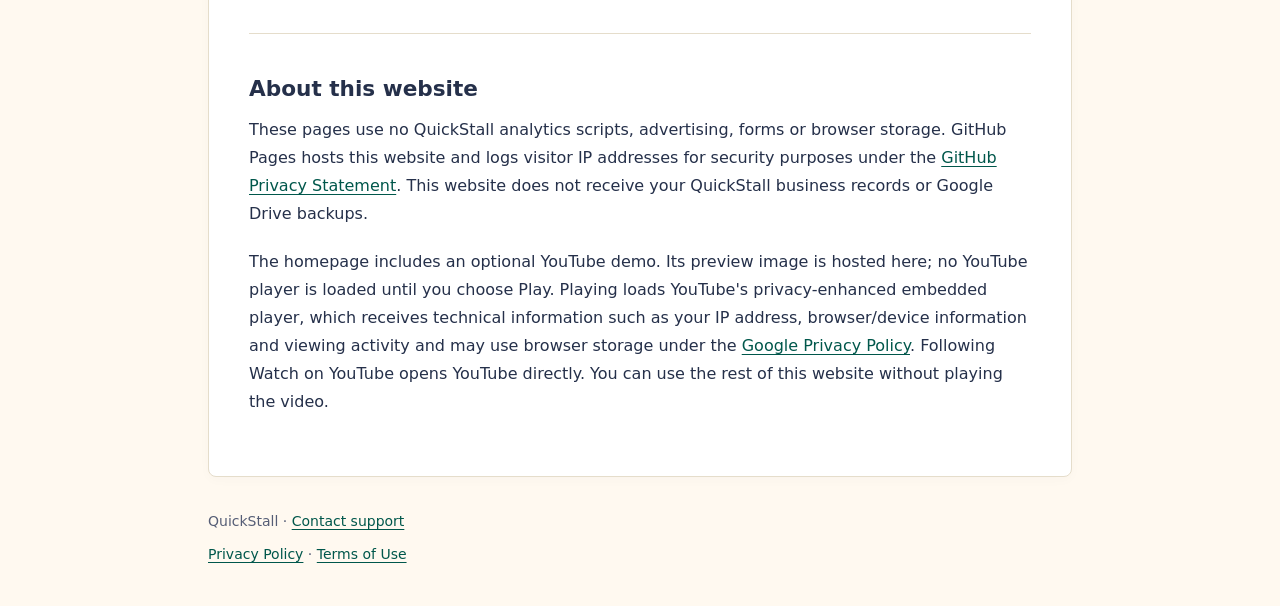
==== commit a9ae464f: "Document optional isolated sample workspace for 1.1.28" ====
--- a/privacy.html
+++ b/privacy.html
@@ -21,6 +21,7 @@
 <h2>2. Information Stored on the Device</h2>
 <p>QuickStall may store configured products, prices and discounts, inventory, orders and order history (including saved item and order discounts), payment and delivery status, optional order Custom IDs, business and regional settings, UPI or payment configuration, imported merchant QR images, device-pairing and synchronization state, backup settings, and a locally protected paid-access tier. Paid-access records may include separately verified legacy lifetime and Pro-subscription product identifiers, non-reversible purchase-token hashes, verification and clock timing used to limit temporary offline access, and a protected subscription base-plan hint and automatic-renewal state when available. A separate authenticated record may store only that this installation previously held verified paid access or a verified demo so saved Order History can remain visible after a downgrade. That record grants visibility only; neither it nor a base-plan hint grants a paid tier or paid processing. An optional Custom ID is generic text chosen by the user, stored with the order, and may contain a name, phone number, token number, table number or another reference. Purchase tokens, the protected paid-access cache and the stored-data-visibility record are not included in QuickStall backups. Legal acceptance is stored locally in application preferences.</p>
 <p>Appearance choices, tutorial progress and whether the optional Pro introduction has been dismissed stay on this phone. They are not sent to paired devices or included in QuickStall backups, Android cloud backup or device transfer. The introduction does not record trial eligibility or start a subscription. Tutorial illustrations use demonstration data and do not create orders, payments or purchases.</p>
+<p>The optional Sample workspace uses a separate in-memory business database, settings and temporary device identity. It does not load real shop records, purchase ownership or licensing certificates. Use only sample information. Ending its session or Android closing its process resets sample records and pairings; temporary file caches are removed on explicit exit or a later sample start. Sample access makes no activation, identity-directory or purchase-verification request. Sample-only Nearby connections can exchange sample business information after explicit pairing. Sample QR codes contain non-payment text. Sample exports are labelled, and sample archives are rejected by real-workspace import and restore. Files you explicitly export, share or back up remain at the selected destination until you remove them. Optional Google Drive requires genuine Google authorization and stores sample backups under separate names in the application&#x27;s private Drive data area; automatic background cloud backup does not run in this workspace. Android permissions and operating-system app-language settings may apply to both workspaces.</p>
 <p>The last in-app update reminder time stays on this phone and is excluded from business synchronization, QuickStall backups, Android cloud backup and device transfer.</p>
 <h2>3. Data Sent Off the Device</h2>
 <p>In demo-enabled builds, ordinary launches, foreground changes and premium actions check locally held signed certificates without contacting the licensing backend, starting Google sign-in or requesting Play Integrity. Protected clock checkpoints stay on this installation and are excluded from backups and synchronization. Verification failures may record only fixed technical rejection categories and verdict labels or flags, without tokens, account identifiers or business data. Viewing Pro can query Google Play plan and ownership metadata. Explicit activation, account verification, purchase or restore can contact Google sign-in, Play Integrity, Google Play and the dedicated QuickStall licensing service hosted on Google Cloud/Firebase in Mumbai where supported. Google identity tokens are verified for signature, audience, issuer, expiry and request nonce. Google identity tokens can contain an email address, name and profile claims; raw tokens and unused claims are processed transiently for verification. When support-directory collection is enabled, updated clients disclose and sign the directory version during an explicit verification. The service then retains the verified sign-in email, a Support ID derived from the existing keyed account identifier, directory creation and verification times, original demo dates, and a limited snapshot of verified purchase product, plan, state, paid-through date, renewal setting, test-payment flag and Play order reference when available. It does not store a display name or raw Google subject. Older clients do not opt into this directory. Only authorized administrators can search the directory through a separate read-only console; the sign-in email may differ from the Google Play purchasing account. A Support ID is a support reference, not proof of ownership or an access credential. These identifying directory records and purchase snapshots are kept for account support until verified deletion; a later explicit account verification can create a directory record again. The service uses the Google account identifier and verified-email claim, installation public key and signed proof, Integrity token, product identifiers and purchase tokens when restoring/verifying purchases. The keyed identifier, original demo dates and purchase-ownership hashes remain the licensing authority; the identifying support directory is separate and contains no raw identity or purchase tokens. Network infrastructure processes IP addresses and technical request metadata; the application hashes IPs only in bounded in-memory rate limits. Business records, Custom IDs, inventory, payment configuration and backups are not sent to this service. Identity, Integrity and purchase tokens are processed transiently and excluded from application logs. Signed certificates, installation private keys, protected clock anchors and retry state remain device-local and are excluded from backups and device transfer. The installation private key stays in Android Keystore. QuickStall queries the Pro subscription and legacy lifetime products separately during explicit restore. Existing builds without hybrid licensing retain their original Google Play refresh behavior. Optional Google Drive backup uses Google authorization and sends a QuickStall backup, which may include orders and Custom IDs, to the private application-data area of the Google account you select. Password-protected cloud backups are encrypted by QuickStall before upload. Google-account-only backups do not add user-held QuickStall encryption and rely primarily on Google account authorization, Drive protections, the private application-data area and QuickStall integrity checks. Nearby Connections uses Google Play services and local wireless technologies to discover, authenticate and synchronize paired QuickStall devices, including order Custom IDs when device sync is enabled. Android and Google services may process technical information as needed to provide those services.</p>
@@ -48,7 +49,6 @@
 <p>This Privacy Policy may be updated as QuickStall, its supported features or applicable requirements change. A material legal update may be presented for acknowledgement again.</p>
 <h2>10. Contact</h2>
 <p>For support or privacy questions, use the QuickStall developer contact shown in the application&#x27;s Google Play listing.</p>
-<p><a href="https://asia-south1-quickstall-licensing.cloudfunctions.net/license/privacy">Request licensing-account deletion</a></p>
 <aside><h2>About this website</h2><p>These pages use no QuickStall analytics scripts, advertising, forms or browser storage. GitHub Pages hosts this website and logs visitor IP addresses for security purposes under the <a href="https://docs.github.com/en/site-policy/privacy-policies/github-general-privacy-statement">GitHub Privacy Statement</a>. This website does not receive your QuickStall business records or Google Drive backups.</p><p>The homepage includes an optional YouTube demo. Its preview image is hosted here; no YouTube player is loaded until you choose Play. Playing loads YouTube's privacy-enhanced embedded player, which receives technical information such as your IP address, browser/device information and viewing activity and may use browser storage under the <a href="https://policies.google.com/privacy">Google Privacy Policy</a>. Following Watch on YouTube opens YouTube directly. You can use the rest of this website without playing the video.</p></aside></main>
 <footer><p>QuickStall · <a href="mailto:support.djapps@gmail.com">Contact support</a></p><p><a href="privacy.html">Privacy Policy</a> · <a href="terms.html">Terms of Use</a></p></footer>
 </body>
